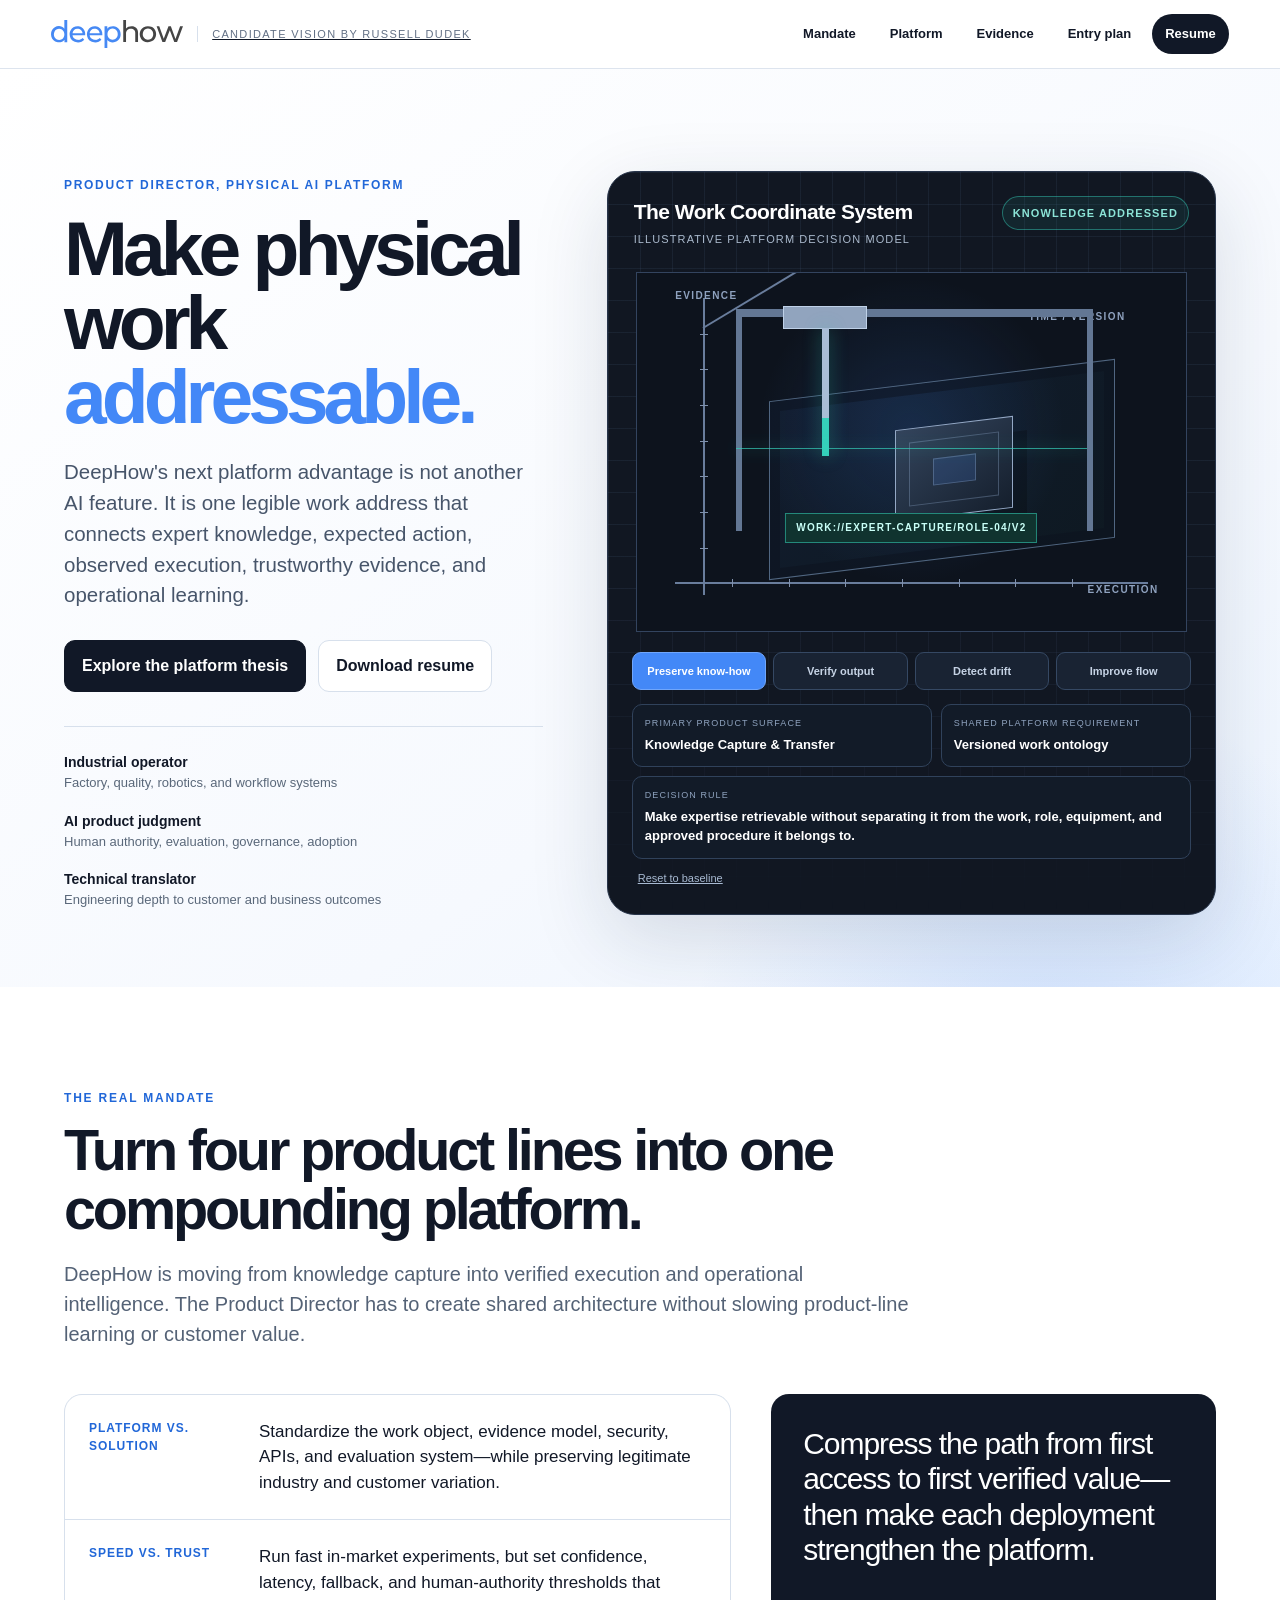
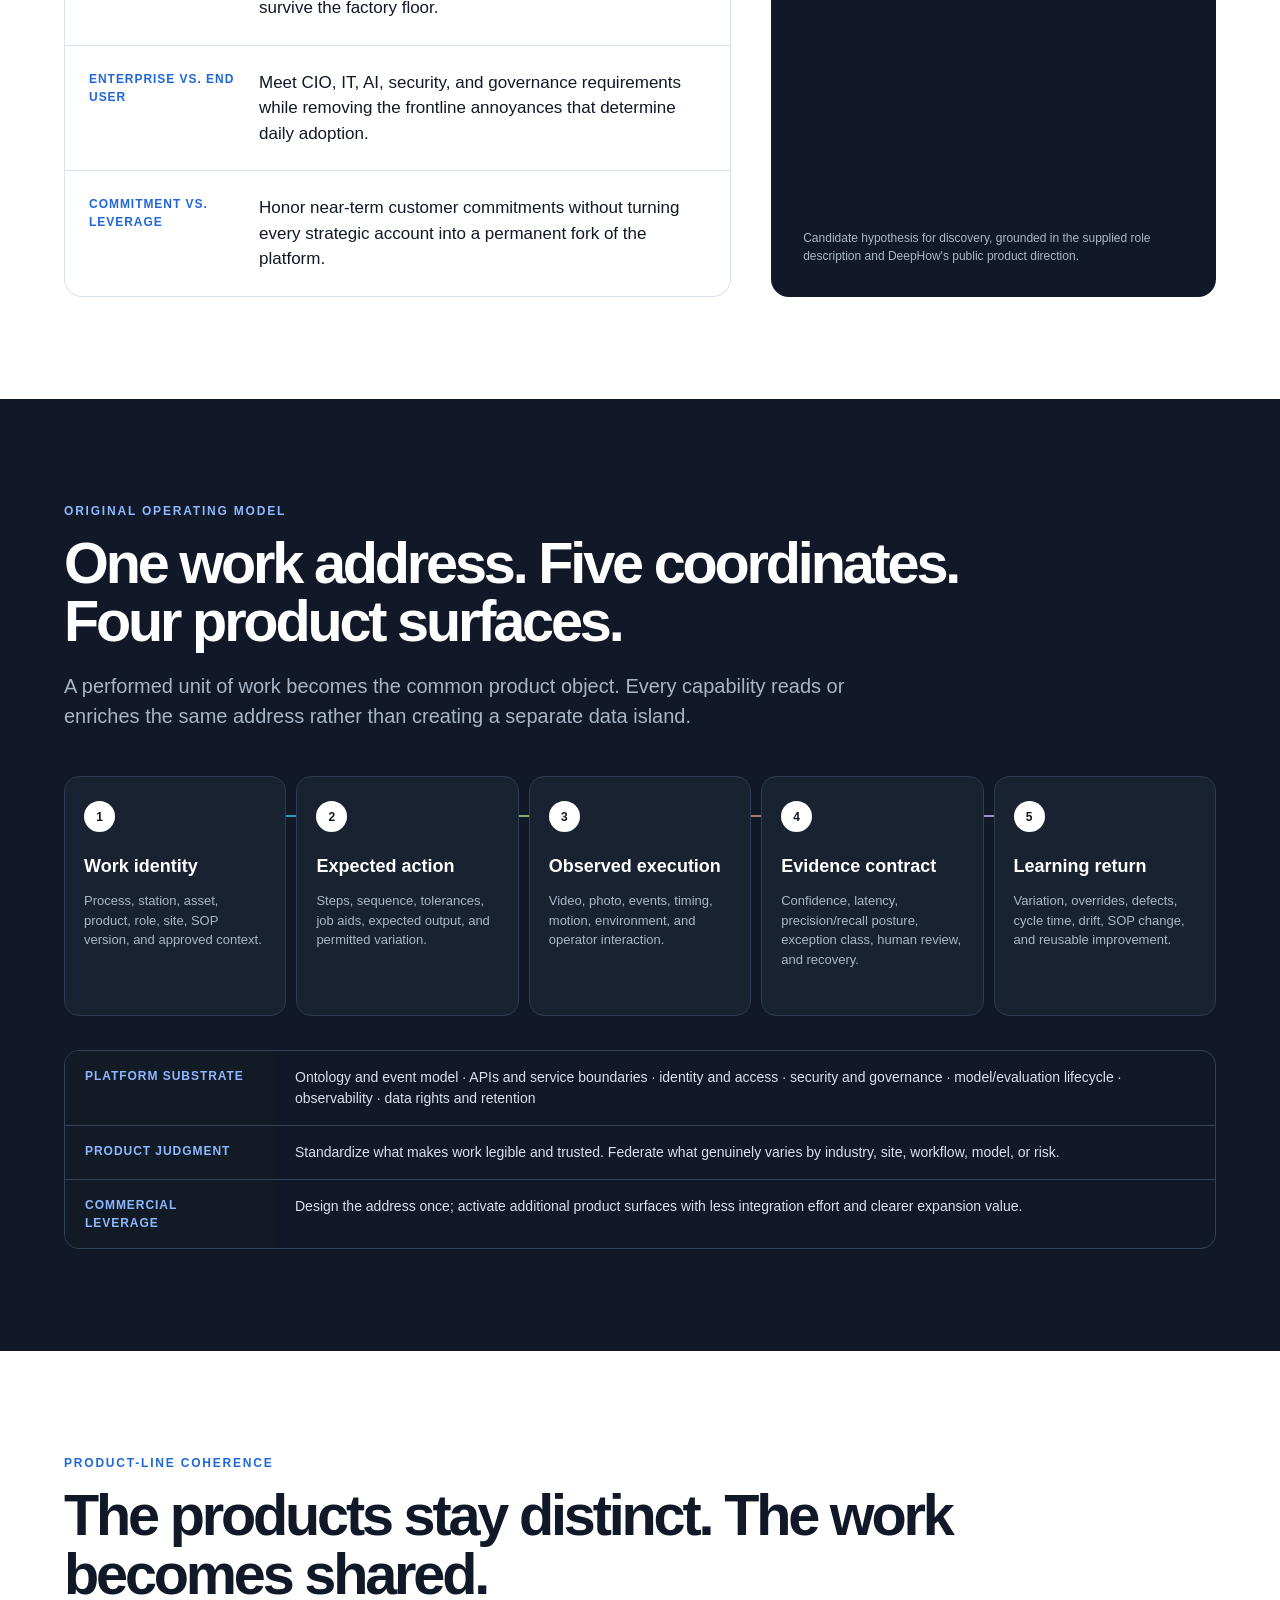
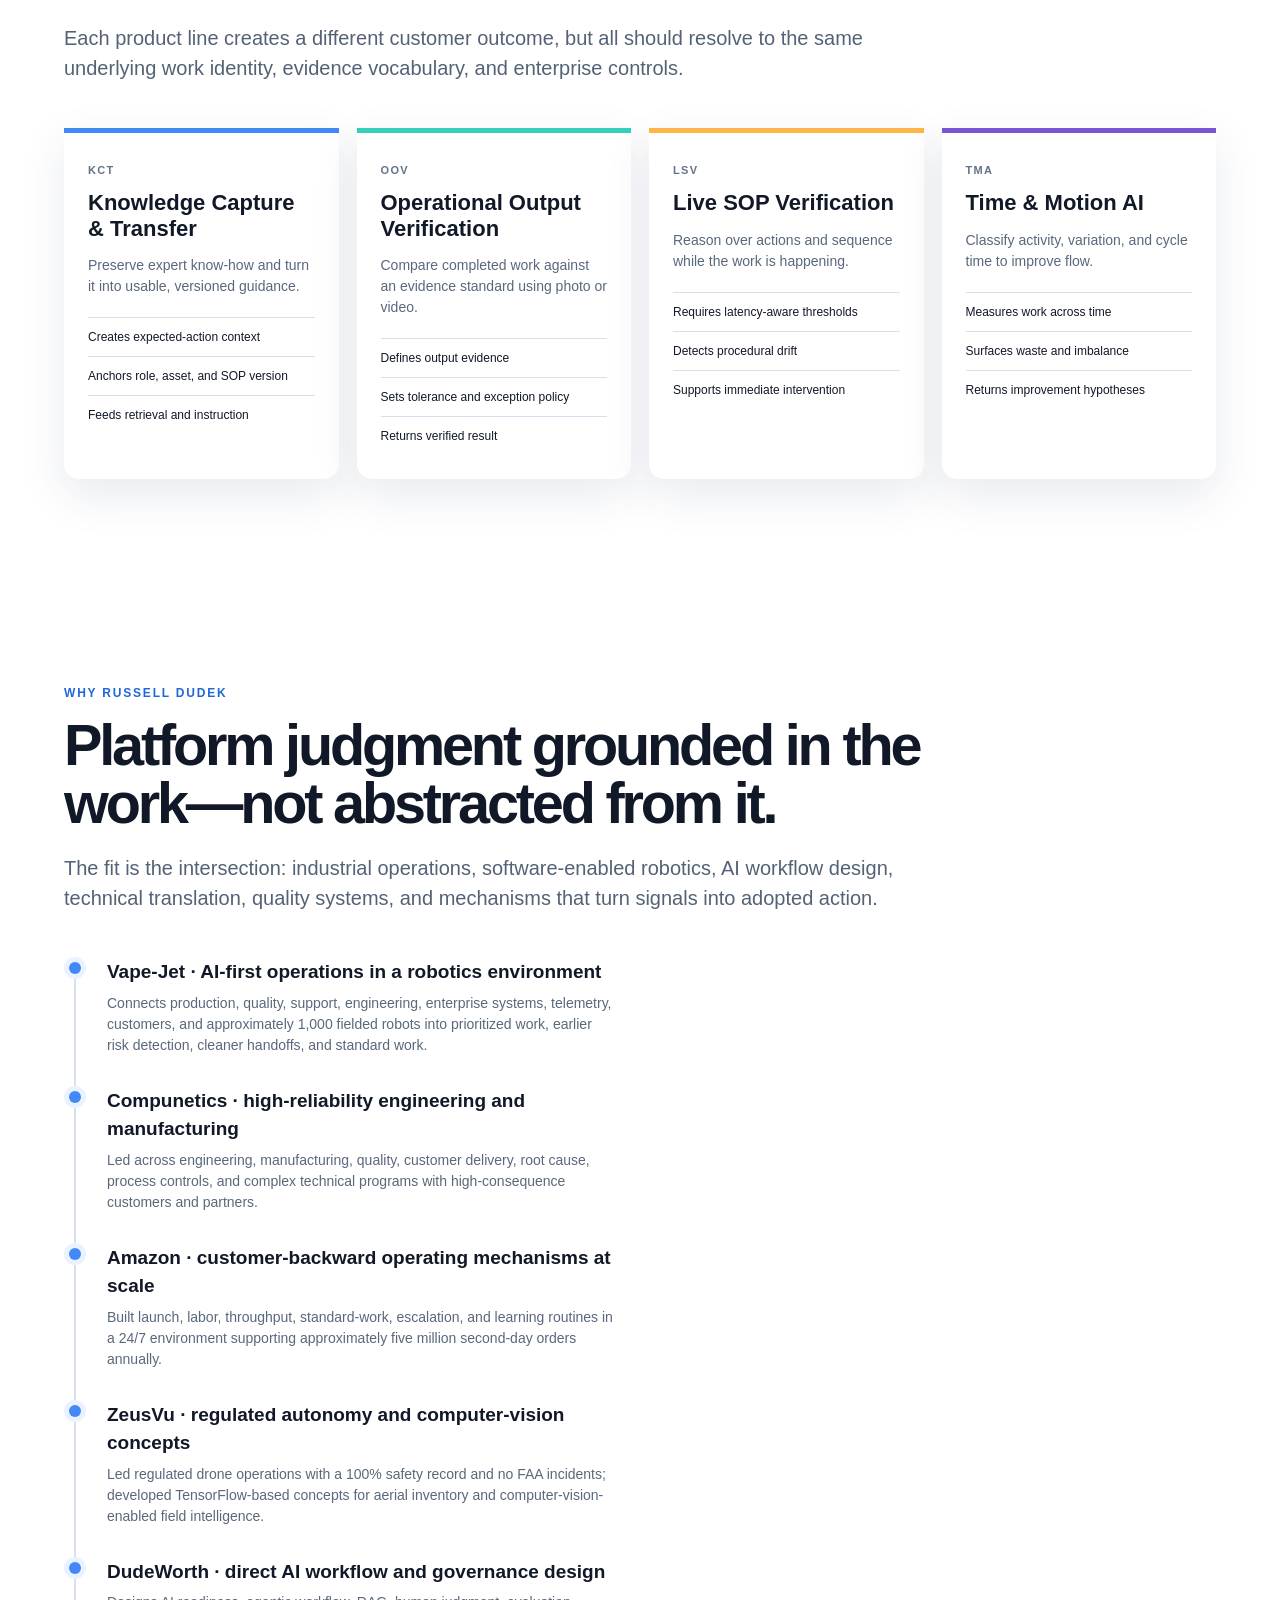
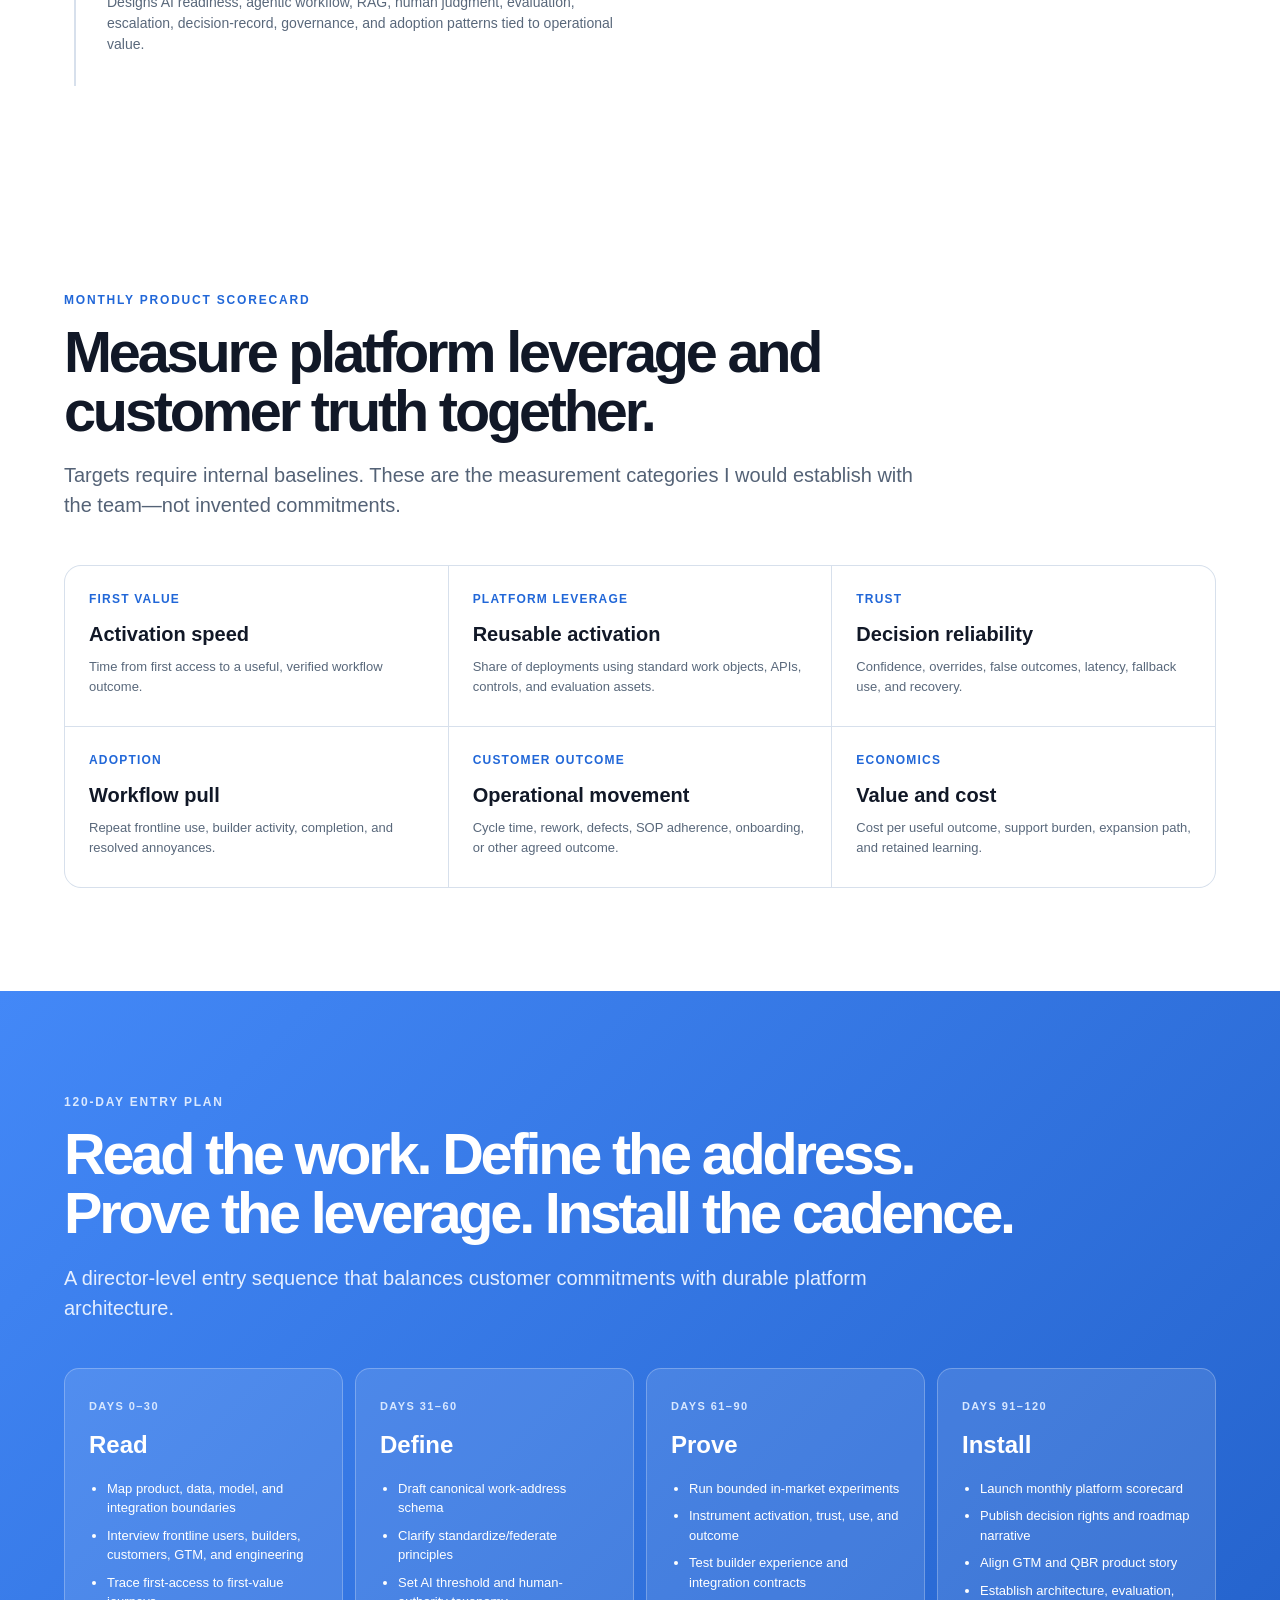
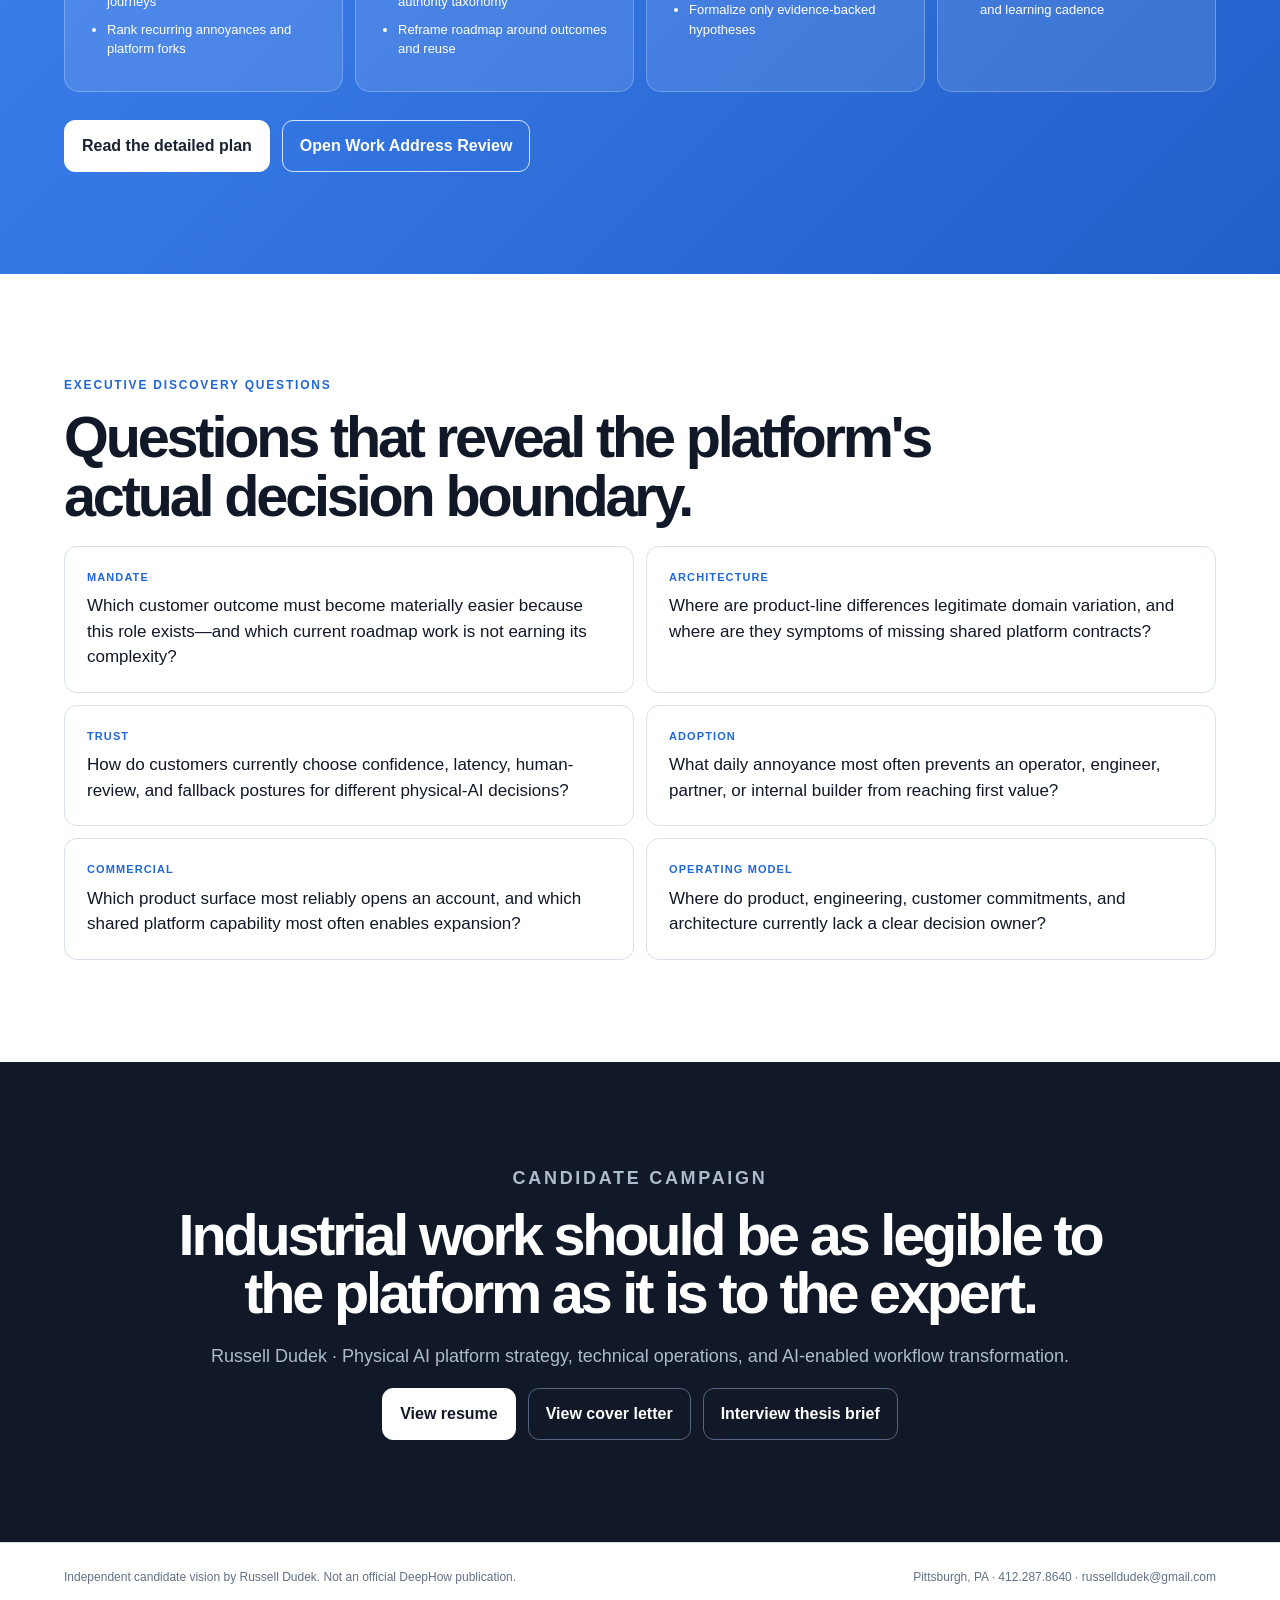
==== index.html @ 80d6c35e "[generated] Publish verified DeepHow candidate campaign" ====
<!doctype html><html lang="en"><head><meta charset="utf-8"><meta name="viewport" content="width=device-width,initial-scale=1"><title>Russell Dudek | DeepHow Physical AI Platform</title><link rel="icon" href="assets/brand/deephow-logo.svg" type="image/svg+xml"><meta name="description" content="Independent candidate vision for DeepHow Product Director, Physical AI Platform."><link rel="stylesheet" href="styles.css"><script defer src="app.js"></script></head><body><nav class="site-nav" aria-label="Primary navigation"><a class="brand-id" href="index.html" aria-label="DeepHow candidate vision home"><img class="company-logo" src="assets/brand/deephow-logo.svg" alt="DeepHow" onerror="this.hidden=true;this.nextElementSibling.hidden=false"><span class="company-wordmark-fallback" hidden><span class="deep">deep</span><span class="how">how</span></span><span class="candidate-label">Candidate vision by Russell Dudek</span></a><button class="mobile-toggle" aria-expanded="false" aria-controls="site-links">Menu</button><div class="site-links" id="site-links"><a href="#mandate">Mandate</a><a href="#architecture">Platform</a><a href="#evidence">Evidence</a><a href="#entry">Entry plan</a><a class="nav-button" href="resume.html">Resume</a></div></nav>
<main>
<section class="hero"><div class="hero-grid"><div><p class="eyebrow">Product Director, Physical AI Platform</p><h1>Make physical work <em>addressable.</em></h1><p class="lead">DeepHow's next platform advantage is not another AI feature. It is one legible work address that connects expert knowledge, expected action, observed execution, trustworthy evidence, and operational learning.</p><div class="hero-actions"><a class="button" href="#architecture">Explore the platform thesis</a><a class="button secondary" href="docs/Russell-Dudek-DeepHow-Resume.pdf" download="Russell-Dudek-DeepHow-Resume.pdf">Download resume</a></div><div class="micro-proof"><div><strong>Industrial operator</strong>Factory, quality, robotics, and workflow systems</div><div><strong>AI product judgment</strong>Human authority, evaluation, governance, adoption</div><div><strong>Technical translator</strong>Engineering depth to customer and business outcomes</div></div></div>
<div class="coordinate-stage is-scanning" id="work-coordinate" aria-label="Interactive Work Coordinate System"><div class="stage-header"><div><h2>The Work Coordinate System</h2><p>Illustrative platform decision model</p></div><span class="stage-state" id="stage-state">Address resolved</span></div><div class="stage-viewport" aria-hidden="true"><div class="axis axis-x"><i class="tick" style="left:12%"></i><i class="tick" style="left:24%"></i><i class="tick" style="left:36%"></i><i class="tick" style="left:48%"></i><i class="tick" style="left:60%"></i><i class="tick" style="left:72%"></i><i class="tick" style="left:84%"></i></div><div class="axis axis-y"><i class="tick" style="top:12%"></i><i class="tick" style="top:24%"></i><i class="tick" style="top:36%"></i><i class="tick" style="top:48%"></i><i class="tick" style="top:60%"></i><i class="tick" style="top:72%"></i><i class="tick" style="top:84%"></i></div><div class="axis axis-t"></div><span class="axis-label label-x">EXECUTION</span><span class="axis-label label-y">EVIDENCE</span><span class="axis-label label-t">TIME / VERSION</span><div class="work-bed"></div><div class="work-object"></div><div class="gantry"><div class="crosshead"><div class="probe"></div></div></div><div class="scan-line"></div><div class="address-tag" id="address-tag">WORK://SOP-042/STEP-07/V3</div></div><div class="stage-controls"><div class="scenario-tabs" role="tablist" aria-label="Select a product-line scenario"><button class="scenario-tab" role="tab" aria-selected="true" data-scenario="knowledge">Preserve know-how</button><button class="scenario-tab" role="tab" aria-selected="false" data-scenario="output">Verify output</button><button class="scenario-tab" role="tab" aria-selected="false" data-scenario="live">Detect drift</button><button class="scenario-tab" role="tab" aria-selected="false" data-scenario="motion">Improve flow</button></div><div class="address-readout" aria-live="polite"><div class="readout-block"><span>Primary product surface</span><strong id="surface-value">Knowledge Capture & Transfer</strong></div><div class="readout-block"><span>Shared platform requirement</span><strong id="platform-value">Versioned work ontology</strong></div><div class="readout-block full"><span>Decision rule</span><strong id="decision-value">Make expertise retrievable without separating it from the work, role, equipment, and approved procedure it belongs to.</strong></div></div><button class="reset-button" id="reset-scenario">Reset to baseline</button></div></div></div></section>
<section class="section" id="mandate"><div class="section-inner"><p class="section-kicker">The real mandate</p><h2>Turn four product lines into one compounding platform.</h2><p class="section-intro">DeepHow is moving from knowledge capture into verified execution and operational intelligence. The Product Director has to create shared architecture without slowing product-line learning or customer value.</p><div class="pressure-field"><div class="pressure-stack"><div class="pressure-row"><b>Platform vs. solution</b><p>Standardize the work object, evidence model, security, APIs, and evaluation system—while preserving legitimate industry and customer variation.</p></div><div class="pressure-row"><b>Speed vs. trust</b><p>Run fast in-market experiments, but set confidence, latency, fallback, and human-authority thresholds that survive the factory floor.</p></div><div class="pressure-row"><b>Enterprise vs. end user</b><p>Meet CIO, IT, AI, security, and governance requirements while removing the frontline annoyances that determine daily adoption.</p></div><div class="pressure-row"><b>Commitment vs. leverage</b><p>Honor near-term customer commitments without turning every strategic account into a permanent fork of the platform.</p></div></div><aside class="mandate-panel"><blockquote>Compress the path from first access to first verified value—then make each deployment strengthen the platform.</blockquote><small>Candidate hypothesis for discovery, grounded in the supplied role description and DeepHow's public product direction.</small></aside></div></div></section>
<section class="section substrate-section" id="architecture"><div class="section-inner"><p class="section-kicker">Original operating model</p><h2>One work address. Five coordinates. Four product surfaces.</h2><p class="section-intro">A performed unit of work becomes the common product object. Every capability reads or enriches the same address rather than creating a separate data island.</p><div class="address-anatomy"><div class="address-cell"><span class="number">1</span><h3>Work identity</h3><p>Process, station, asset, product, role, site, SOP version, and approved context.</p></div><div class="address-cell"><span class="number">2</span><h3>Expected action</h3><p>Steps, sequence, tolerances, job aids, expected output, and permitted variation.</p></div><div class="address-cell"><span class="number">3</span><h3>Observed execution</h3><p>Video, photo, events, timing, motion, environment, and operator interaction.</p></div><div class="address-cell"><span class="number">4</span><h3>Evidence contract</h3><p>Confidence, latency, precision/recall posture, exception class, human review, and recovery.</p></div><div class="address-cell"><span class="number">5</span><h3>Learning return</h3><p>Variation, overrides, defects, cycle time, drift, SOP change, and reusable improvement.</p></div></div><div class="platform-rails"><div class="rail"><b>Platform substrate</b><span>Ontology and event model · APIs and service boundaries · identity and access · security and governance · model/evaluation lifecycle · observability · data rights and retention</span></div><div class="rail"><b>Product judgment</b><span>Standardize what makes work legible and trusted. Federate what genuinely varies by industry, site, workflow, model, or risk.</span></div><div class="rail"><b>Commercial leverage</b><span>Design the address once; activate additional product surfaces with less integration effort and clearer expansion value.</span></div></div></div></section>
<section class="section"><div class="section-inner"><p class="section-kicker">Product-line coherence</p><h2>The products stay distinct. The work becomes shared.</h2><p class="section-intro">Each product line creates a different customer outcome, but all should resolve to the same underlying work identity, evidence vocabulary, and enterprise controls.</p><div class="product-map"><article class="product-column"><span class="abbr">KCT</span><h3>Knowledge Capture & Transfer</h3><p>Preserve expert know-how and turn it into usable, versioned guidance.</p><ul><li>Creates expected-action context</li><li>Anchors role, asset, and SOP version</li><li>Feeds retrieval and instruction</li></ul></article><article class="product-column"><span class="abbr">OOV</span><h3>Operational Output Verification</h3><p>Compare completed work against an evidence standard using photo or video.</p><ul><li>Defines output evidence</li><li>Sets tolerance and exception policy</li><li>Returns verified result</li></ul></article><article class="product-column"><span class="abbr">LSV</span><h3>Live SOP Verification</h3><p>Reason over actions and sequence while the work is happening.</p><ul><li>Requires latency-aware thresholds</li><li>Detects procedural drift</li><li>Supports immediate intervention</li></ul></article><article class="product-column"><span class="abbr">TMA</span><h3>Time & Motion AI</h3><p>Classify activity, variation, and cycle time to improve flow.</p><ul><li>Measures work across time</li><li>Surfaces waste and imbalance</li><li>Returns improvement hypotheses</li></ul></article></div></div></section>
<section class="section" id="evidence"><div class="section-inner"><p class="section-kicker">Why Russell Dudek</p><h2>Platform judgment grounded in the work—not abstracted from it.</h2><p class="section-intro">The fit is the intersection: industrial operations, software-enabled robotics, AI workflow design, technical translation, quality systems, and mechanisms that turn signals into adopted action.</p><div class="evidence-route"><div class="evidence-line"><div class="evidence-item"><h3>Vape-Jet · AI-first operations in a robotics environment</h3><p>Connects production, quality, support, engineering, enterprise systems, telemetry, customers, and approximately 1,000 fielded robots into prioritized work, earlier risk detection, cleaner handoffs, and standard work.</p></div><div class="evidence-item"><h3>Compunetics · high-reliability engineering and manufacturing</h3><p>Led across engineering, manufacturing, quality, customer delivery, root cause, process controls, and complex technical programs with high-consequence customers and partners.</p></div><div class="evidence-item"><h3>Amazon · customer-backward operating mechanisms at scale</h3><p>Built launch, labor, throughput, standard-work, escalation, and learning routines in a 24/7 environment supporting approximately five million second-day orders annually.</p></div><div class="evidence-item"><h3>ZeusVu · regulated autonomy and computer-vision concepts</h3><p>Led regulated drone operations with a 100% safety record and no FAA incidents; developed TensorFlow-based concepts for aerial inventory and computer-vision-enabled field intelligence.</p></div><div class="evidence-item"><h3>DudeWorth · direct AI workflow and governance design</h3><p>Designs AI readiness, agentic workflow, RAG, human judgment, evaluation, escalation, decision-record, governance, and adoption patterns tied to operational value.</p></div></div></div></div></section>
<section class="section"><div class="section-inner"><p class="section-kicker">Monthly product scorecard</p><h2>Measure platform leverage and customer truth together.</h2><p class="section-intro">Targets require internal baselines. These are the measurement categories I would establish with the team—not invented commitments.</p><div class="scorecard"><div class="metric"><b>First value</b><h3>Activation speed</h3><p>Time from first access to a useful, verified workflow outcome.</p></div><div class="metric"><b>Platform leverage</b><h3>Reusable activation</h3><p>Share of deployments using standard work objects, APIs, controls, and evaluation assets.</p></div><div class="metric"><b>Trust</b><h3>Decision reliability</h3><p>Confidence, overrides, false outcomes, latency, fallback use, and recovery.</p></div><div class="metric"><b>Adoption</b><h3>Workflow pull</h3><p>Repeat frontline use, builder activity, completion, and resolved annoyances.</p></div><div class="metric"><b>Customer outcome</b><h3>Operational movement</h3><p>Cycle time, rework, defects, SOP adherence, onboarding, or other agreed outcome.</p></div><div class="metric"><b>Economics</b><h3>Value and cost</h3><p>Cost per useful outcome, support burden, expansion path, and retained learning.</p></div></div></div></section>
<section class="section entry-band" id="entry"><div class="section-inner"><p class="section-kicker">120-day entry plan</p><h2>Read the work. Define the address. Prove the leverage. Install the cadence.</h2><p class="section-intro">A director-level entry sequence that balances customer commitments with durable platform architecture.</p><div class="phases"><article class="phase"><span class="day">Days 0–30</span><h3>Read</h3><ul><li>Map product, data, model, and integration boundaries</li><li>Interview frontline users, builders, customers, GTM, and engineering</li><li>Trace first-access to first-value journeys</li><li>Rank recurring annoyances and platform forks</li></ul></article><article class="phase"><span class="day">Days 31–60</span><h3>Define</h3><ul><li>Draft canonical work-address schema</li><li>Clarify standardize/federate principles</li><li>Set AI threshold and human-authority taxonomy</li><li>Reframe roadmap around outcomes and reuse</li></ul></article><article class="phase"><span class="day">Days 61–90</span><h3>Prove</h3><ul><li>Run bounded in-market experiments</li><li>Instrument activation, trust, use, and outcome</li><li>Test builder experience and integration contracts</li><li>Formalize only evidence-backed hypotheses</li></ul></article><article class="phase"><span class="day">Days 91–120</span><h3>Install</h3><ul><li>Launch monthly platform scorecard</li><li>Publish decision rights and roadmap narrative</li><li>Align GTM and QBR product story</li><li>Establish architecture, evaluation, and learning cadence</li></ul></article></div><div class="hero-actions" style="margin-top:28px"><a class="button" style="background:white;color:#182231;border-color:white" href="120-day-plan.html">Read the detailed plan</a><a class="button secondary" style="border-color:#d5e5ff;color:white;background:transparent" href="work-address-review.html">Open Work Address Review</a></div></div></section>
<section class="section"><div class="section-inner"><p class="section-kicker">Executive discovery questions</p><h2>Questions that reveal the platform's actual decision boundary.</h2><div class="questions-grid"><div class="question"><span>Mandate</span>Which customer outcome must become materially easier because this role exists—and which current roadmap work is not earning its complexity?</div><div class="question"><span>Architecture</span>Where are product-line differences legitimate domain variation, and where are they symptoms of missing shared platform contracts?</div><div class="question"><span>Trust</span>How do customers currently choose confidence, latency, human-review, and fallback postures for different physical-AI decisions?</div><div class="question"><span>Adoption</span>What daily annoyance most often prevents an operator, engineer, partner, or internal builder from reaching first value?</div><div class="question"><span>Commercial</span>Which product surface most reliably opens an account, and which shared platform capability most often enables expansion?</div><div class="question"><span>Operating model</span>Where do product, engineering, customer commitments, and architecture currently lack a clear decision owner?</div></div></div></section>
<section class="section cta"><div class="section-inner"><p class="section-kicker">Candidate campaign</p><h2>Industrial work should be as legible to the platform as it is to the expert.</h2><p>Russell Dudek · Physical AI platform strategy, technical operations, and AI-enabled workflow transformation.</p><div class="cta-actions"><a class="button" href="resume.html">View resume</a><a class="button secondary" href="cover-letter.html">View cover letter</a><a class="button secondary" href="interview-brief.html">Interview thesis brief</a></div></div></section>
</main><footer class="site-footer"><span>Independent candidate vision by Russell Dudek. Not an official DeepHow publication.</span><span>Pittsburgh, PA · 412.287.8640 · russelldudek@gmail.com</span></footer></body></html>
---- styles.css ----
@import url('./brand-tokens.css');
*{box-sizing:border-box}html{scroll-behavior:smooth}body{margin:0;font-family:var(--font-body);color:var(--dh-ink);background:var(--dh-white);line-height:1.5}a{color:inherit}img{max-width:100%;display:block}button{font:inherit}.sr-only{position:absolute;width:1px;height:1px;padding:0;margin:-1px;overflow:hidden;clip:rect(0,0,0,0);white-space:nowrap;border:0}
.site-nav{position:sticky;top:0;z-index:40;display:flex;align-items:center;justify-content:space-between;padding:14px clamp(18px,4vw,64px);background:rgba(255,255,255,.93);backdrop-filter:blur(16px);border-bottom:1px solid rgba(215,224,236,.85)}
.brand-id{display:flex;align-items:center;gap:14px;min-width:0}.company-logo{height:32px;width:132px;object-fit:contain;object-position:left center}.company-wordmark-fallback{font-family:var(--font-display);font-weight:600;font-size:29px;letter-spacing:-.055em;line-height:1}.company-wordmark-fallback .deep{color:var(--dh-blue)}.company-wordmark-fallback .how{color:#34373d}.candidate-label{font-size:11px;letter-spacing:.12em;text-transform:uppercase;color:#627085;border-left:1px solid var(--dh-line);padding-left:14px;white-space:nowrap}.site-links{display:flex;gap:8px;align-items:center}.site-links a,.nav-button{white-space:nowrap;font-size:13px;font-weight:650;text-decoration:none;padding:10px 13px;border-radius:999px}.site-links a:hover,.site-links a:focus-visible{background:var(--dh-cloud)}.nav-button{background:var(--dh-ink);color:white}.mobile-toggle{display:none;border:0;background:transparent;font-weight:700;padding:8px}
.hero{position:relative;overflow:hidden;padding:clamp(68px,8vw,118px) clamp(18px,5vw,80px) 72px;background:linear-gradient(145deg,#fff 0%,#f6f9fe 64%,#ecf4ff 100%)}.hero:before{content:"";position:absolute;inset:auto -12% -48% auto;width:60vw;height:60vw;border-radius:50%;background:radial-gradient(circle,rgba(67,136,247,.16),transparent 66%);pointer-events:none}.hero-grid{position:relative;max-width:1400px;margin:auto;display:grid;grid-template-columns:minmax(0,.88fr) minmax(560px,1.12fr);gap:clamp(32px,5vw,84px);align-items:center}.eyebrow{font-size:12px;font-weight:800;letter-spacing:.14em;text-transform:uppercase;color:var(--dh-blue-deep);margin:0 0 18px}.hero h1{font-family:var(--font-display);font-size:clamp(50px,6vw,92px);line-height:.96;letter-spacing:-.065em;margin:0 0 24px;max-width:760px}.hero h1 em{font-style:normal;color:var(--dh-blue)}.lead{font-size:clamp(18px,1.6vw,23px);line-height:1.5;color:#47556a;max-width:720px;margin:0 0 29px}.hero-actions{display:flex;gap:12px;flex-wrap:wrap}.button{display:inline-flex;align-items:center;justify-content:center;gap:8px;text-decoration:none;padding:13px 17px;border-radius:11px;font-weight:750;border:1px solid var(--dh-ink);background:var(--dh-ink);color:#fff}.button.secondary{background:#fff;color:var(--dh-ink);border-color:var(--dh-line)}.button:hover,.button:focus-visible{transform:translateY(-1px);box-shadow:0 10px 30px rgba(17,24,39,.12)}.micro-proof{display:flex;gap:18px;flex-wrap:wrap;margin-top:34px;padding-top:25px;border-top:1px solid var(--dh-line);font-size:13px;color:#5a687a}.micro-proof strong{display:block;color:var(--dh-ink);font-size:14px}
.coordinate-stage{position:relative;min-height:620px;border-radius:28px;background:#111722;color:#fff;box-shadow:var(--shadow);overflow:hidden;border:1px solid #27344a;isolation:isolate}.coordinate-stage:before{content:"";position:absolute;inset:0;background-image:linear-gradient(rgba(95,122,164,.12) 1px,transparent 1px),linear-gradient(90deg,rgba(95,122,164,.12) 1px,transparent 1px);background-size:32px 32px;mask-image:linear-gradient(to bottom,black 55%,transparent)}.stage-header{position:relative;z-index:4;display:flex;justify-content:space-between;align-items:flex-start;padding:24px 26px 0}.stage-header h2{font-family:var(--font-display);font-size:21px;letter-spacing:-.025em;margin:0}.stage-header p{font-size:11px;letter-spacing:.1em;text-transform:uppercase;color:#aab9cc;margin:4px 0 0}.stage-state{font-size:11px;font-weight:800;letter-spacing:.1em;text-transform:uppercase;color:#8ce4d7;border:1px solid rgba(53,208,186,.45);background:rgba(53,208,186,.08);padding:8px 10px;border-radius:999px}.stage-viewport{position:relative;height:360px;margin:24px 28px 0;border:1px solid #33445f;background:radial-gradient(circle at 50% 44%,rgba(67,136,247,.15),transparent 45%),#0d131d;overflow:hidden}.axis{position:absolute;background:#697d9c}.axis-x{left:7%;right:7%;bottom:13%;height:2px}.axis-y{left:12%;top:7%;bottom:10%;width:2px}.axis-t{left:12%;top:15%;width:72%;height:2px;transform:rotate(-31deg);transform-origin:left center}.axis-label{position:absolute;font:700 10px/1 var(--font-body);letter-spacing:.14em;color:#8fa2bf}.label-x{right:5%;bottom:10%}.label-y{left:7%;top:5%}.label-t{right:11%;top:11%}.tick{position:absolute;background:#8091ac}.axis-x .tick{width:1px;height:8px;top:-3px}.axis-y .tick{height:1px;width:8px;left:-3px}.work-bed{position:absolute;left:24%;right:13%;bottom:20%;height:50%;transform:skewY(-7deg);border:1px solid #506681;background:linear-gradient(140deg,rgba(67,136,247,.08),rgba(53,208,186,.03));box-shadow:inset 0 0 0 10px rgba(12,19,30,.5)}.work-object{position:absolute;left:47%;top:42%;width:118px;height:92px;border:1px solid #94a8c5;background:linear-gradient(145deg,#33445c,#151f2d);transform:skewY(-7deg);box-shadow:14px 16px 0 rgba(0,0,0,.22)}.work-object:before,.work-object:after{content:"";position:absolute;border:1px solid rgba(145,169,202,.35)}.work-object:before{inset:13px}.work-object:after{width:35%;height:28%;left:32%;top:35%;background:rgba(67,136,247,.15)}.gantry{position:absolute;left:18%;top:10%;width:65%;height:62%;border-left:6px solid #637794;border-right:6px solid #637794;border-top:8px solid #637794}.crosshead{position:absolute;left:12%;top:-11px;width:84px;height:23px;background:#91a4be;border:1px solid #bfd1e8;transform:translateX(0)}.probe{position:absolute;left:38px;top:21px;width:7px;height:128px;background:linear-gradient(#a9bdd6 0 70%,var(--wa-cyan) 70%);box-shadow:0 0 18px rgba(53,208,186,.4)}.scan-line{position:absolute;left:18%;right:18%;top:49%;height:1px;background:var(--wa-cyan);box-shadow:0 0 14px var(--wa-cyan);opacity:.7}.address-tag{position:absolute;left:50%;top:67%;transform:translateX(-50%);font:800 10px/1.2 var(--font-body);letter-spacing:.12em;color:#c9fff7;background:#10332f;border:1px solid rgba(53,208,186,.55);padding:8px 10px}.coordinate-stage.is-scanning .crosshead{animation:gantryScan 5.4s cubic-bezier(.45,0,.2,1) infinite}.coordinate-stage.is-scanning .scan-line{animation:scanY 5.4s cubic-bezier(.45,0,.2,1) infinite}.coordinate-stage.is-scanning .address-tag{animation:tagResolve 5.4s ease infinite}@keyframes gantryScan{0%,8%{transform:translateX(0)}36%{transform:translateX(210px)}62%{transform:translateX(108px)}83%,100%{transform:translateX(290px)}}@keyframes scanY{0%,8%{top:28%;opacity:0}20%{opacity:.9}72%{top:70%;opacity:.8}85%,100%{top:70%;opacity:0}}@keyframes tagResolve{0%,70%{opacity:.25;filter:blur(2px)}82%,100%{opacity:1;filter:none}}
.stage-controls{position:relative;z-index:4;padding:20px 24px 25px}.scenario-tabs{display:grid;grid-template-columns:repeat(4,1fr);gap:7px}.scenario-tab{border:1px solid #354863;background:#192333;color:#c6d3e5;border-radius:9px;padding:10px 7px;font-size:11px;font-weight:750;cursor:pointer}.scenario-tab[aria-selected="true"]{background:var(--dh-blue);border-color:#70a6fb;color:white}.scenario-tab:focus-visible{outline:2px solid #fff;outline-offset:2px}.address-readout{margin-top:14px;display:grid;grid-template-columns:1.2fr 1fr;gap:9px}.readout-block{border:1px solid #30425b;background:#121b28;padding:12px;border-radius:10px}.readout-block span{display:block;color:#8fa3bf;font-size:9px;letter-spacing:.12em;text-transform:uppercase}.readout-block strong{display:block;color:#fff;margin-top:4px;font-size:13px}.readout-block.full{grid-column:1/-1}.reset-button{margin-top:10px;background:transparent;color:#a8bad2;border:0;text-decoration:underline;cursor:pointer;font-size:11px}
.section{padding:clamp(72px,8vw,118px) clamp(18px,5vw,80px)}.section-inner{max-width:1280px;margin:auto}.section-kicker{font-size:12px;font-weight:850;letter-spacing:.15em;text-transform:uppercase;color:var(--dh-blue-deep);margin:0 0 14px}.section h2{font-family:var(--font-display);font-size:clamp(38px,4.5vw,68px);line-height:1.02;letter-spacing:-.055em;margin:0 0 20px;max-width:980px}.section-intro{font-size:20px;color:#546276;max-width:850px;margin:0 0 45px}.pressure-field{display:grid;grid-template-columns:1.2fr .8fr;gap:40px}.pressure-stack{display:grid;gap:1px;background:var(--dh-line);border:1px solid var(--dh-line);border-radius:18px;overflow:hidden}.pressure-row{display:grid;grid-template-columns:150px 1fr;background:#fff;padding:24px;gap:20px;align-items:start}.pressure-row b{font-size:12px;color:var(--dh-blue-deep);letter-spacing:.08em;text-transform:uppercase}.pressure-row p{margin:0;font-size:17px}.mandate-panel{background:var(--dh-ink);color:white;border-radius:18px;padding:32px;display:flex;flex-direction:column;justify-content:space-between}.mandate-panel blockquote{font-family:var(--font-display);font-size:30px;line-height:1.18;letter-spacing:-.035em;margin:0}.mandate-panel small{color:#aab7c9;font-size:12px;margin-top:30px}.substrate-section{background:var(--dh-ink);color:#fff}.substrate-section .section-kicker{color:#8eb8ff}.substrate-section .section-intro{color:#a8b5c8}.address-anatomy{display:grid;grid-template-columns:repeat(5,1fr);position:relative;gap:10px}.address-anatomy:before{content:"";position:absolute;left:9%;right:9%;top:39px;height:2px;background:linear-gradient(90deg,var(--dh-blue),var(--wa-cyan),var(--wa-amber),var(--wa-violet),#fff);opacity:.85}.address-cell{position:relative;background:#182231;border:1px solid #2d3c52;border-radius:15px;padding:76px 19px 22px;min-height:240px}.address-cell .number{position:absolute;z-index:2;top:24px;left:19px;width:31px;height:31px;border-radius:50%;display:grid;place-items:center;background:#fff;color:var(--dh-ink);font-weight:850;font-size:12px}.address-cell h3{font-size:18px;margin:0 0 11px}.address-cell p{font-size:13px;color:#aab8cb;margin:0}.platform-rails{margin-top:34px;border:1px solid #33435a;border-radius:15px;overflow:hidden}.rail{display:grid;grid-template-columns:210px 1fr;border-bottom:1px solid #33435a}.rail:last-child{border-bottom:0}.rail b{padding:16px 20px;background:#121a26;font-size:12px;letter-spacing:.08em;text-transform:uppercase;color:#8eb8ff}.rail span{padding:16px 20px;color:#d9e1ed;font-size:14px}.product-map{display:grid;grid-template-columns:repeat(4,1fr);gap:18px}.product-column{border-top:5px solid var(--dh-blue);background:#fff;border-radius:0 0 15px 15px;box-shadow:0 16px 45px rgba(28,48,85,.1);padding:24px}.product-column:nth-child(2){border-color:var(--wa-cyan)}.product-column:nth-child(3){border-color:var(--wa-amber)}.product-column:nth-child(4){border-color:var(--wa-violet)}.product-column .abbr{font-size:11px;font-weight:850;letter-spacing:.12em;color:#647286}.product-column h3{font-size:22px;line-height:1.15;margin:9px 0}.product-column p{font-size:14px;color:#59687c}.product-column ul{padding:0;margin:20px 0 0;list-style:none}.product-column li{font-size:12px;border-top:1px solid var(--dh-line);padding:10px 0}.evidence-route{display:grid;grid-template-columns:1fr 1fr;gap:46px;align-items:start}.evidence-line{border-left:2px solid var(--dh-line);margin-left:10px}.evidence-item{position:relative;padding:0 0 31px 31px}.evidence-item:before{content:"";position:absolute;left:-7px;top:4px;width:12px;height:12px;border-radius:50%;background:var(--dh-blue);box-shadow:0 0 0 5px #eaf2ff}.evidence-item h3{margin:0 0 6px;font-size:19px}.evidence-item p{margin:0;color:#59687b;font-size:14px}.proof-photo{border-radius:20px;background:var(--dh-cloud);padding:30px;position:sticky;top:95px}.proof-photo img{mix-blend-mode:multiply}.proof-photo figcaption{font-size:12px;color:#657286;margin-top:18px}.scorecard{display:grid;grid-template-columns:repeat(3,1fr);gap:1px;border:1px solid var(--dh-line);background:var(--dh-line);border-radius:17px;overflow:hidden}.metric{background:#fff;padding:24px;min-height:160px}.metric b{display:block;font-size:12px;text-transform:uppercase;letter-spacing:.1em;color:var(--dh-blue-deep)}.metric h3{font-size:20px;margin:11px 0 8px}.metric p{font-size:13px;color:#59687b;margin:0}.entry-band{background:linear-gradient(135deg,#4388f7,#215fc8);color:white}.entry-band .section-kicker{color:#dbe9ff}.entry-band .section-intro{color:#e5efff}.phases{display:grid;grid-template-columns:repeat(4,1fr);gap:12px}.phase{background:rgba(255,255,255,.11);border:1px solid rgba(255,255,255,.25);border-radius:15px;padding:24px;min-height:270px}.phase .day{font-size:11px;letter-spacing:.13em;text-transform:uppercase;color:#d7e7ff;font-weight:800}.phase h3{font-size:24px;margin:10px 0 16px}.phase ul{padding-left:18px;margin:0}.phase li{font-size:13px;margin-bottom:8px}.questions-grid{display:grid;grid-template-columns:1fr 1fr;gap:12px}.question{border:1px solid var(--dh-line);border-radius:13px;padding:22px;font-size:17px;background:#fff}.question span{display:block;color:var(--dh-blue-deep);font-size:11px;font-weight:850;letter-spacing:.1em;text-transform:uppercase;margin-bottom:8px}.cta{background:var(--dh-ink);color:#fff;text-align:center}.cta h2{margin-left:auto;margin-right:auto}.cta p{color:#acbbcd;font-size:18px}.cta-actions{justify-content:center;display:flex;gap:12px;flex-wrap:wrap}.cta .button{background:#fff;color:var(--dh-ink);border-color:#fff}.cta .button.secondary{background:transparent;color:#fff;border-color:#53657f}.site-footer{padding:25px clamp(18px,5vw,80px);display:flex;justify-content:space-between;gap:20px;flex-wrap:wrap;border-top:1px solid var(--dh-line);font-size:12px;color:#637085}
/* Document surfaces */
.document-body{background:#e9eef5;padding:32px 18px}.document-toolbar{max-width:8.5in;margin:0 auto 14px;display:flex;justify-content:space-between;align-items:center;gap:10px}.document-toolbar .group{display:flex;gap:8px;flex-wrap:wrap}.document-toolbar a{font-size:12px;font-weight:750;text-decoration:none;background:white;border:1px solid #cad5e2;border-radius:8px;padding:9px 11px}.document-toolbar a.primary{background:var(--dh-ink);color:white;border-color:var(--dh-ink)}.document-set{display:grid;gap:22px;justify-content:center}.paper{width:8.5in;min-height:11in;background:#fff;box-shadow:0 18px 60px rgba(22,37,63,.15);position:relative;padding:.48in .54in .45in;overflow:visible}.paper-break{break-after:page}.doc-header{display:grid;grid-template-columns:1fr auto;gap:18px;align-items:end;padding-bottom:12px;border-bottom:2px solid var(--dh-blue)}.doc-name{font-family:var(--font-display);font-size:28px;line-height:1;letter-spacing:-.045em;font-weight:750}.doc-role{font-size:11px;text-transform:uppercase;letter-spacing:.105em;font-weight:800;color:var(--dh-blue-deep);margin-top:7px}.doc-contact{text-align:right;font-size:9.4px;line-height:1.55;color:#4c596c}.doc-contact a{text-decoration:none}.doc-employer{display:flex;align-items:center;gap:9px;justify-content:flex-end;margin-bottom:5px}.doc-employer .company-logo{height:22px;width:92px}.doc-employer .company-wordmark-fallback{font-size:20px}.doc-employer small{font-size:8px;text-transform:uppercase;letter-spacing:.08em;color:#687588}.doc-section{margin-top:16px}.doc-section h2{font-family:var(--font-display);font-size:12.7px;letter-spacing:.04em;text-transform:uppercase;color:var(--dh-blue-deep);margin:0 0 7px;padding-bottom:4px;border-bottom:1px solid #cfd9e6}.doc-section h3{font-size:12.3px;margin:0}.doc-section p,.doc-section li{font-size:10.15px;line-height:1.38}.doc-section p{margin:4px 0}.doc-section ul{margin:5px 0 0;padding-left:16px}.doc-section li{margin-bottom:3px}.resume-summary{font-size:10.7px!important;line-height:1.42!important;color:#2d3a4b}.resume-grid{display:grid;grid-template-columns:1.57fr .83fr;gap:18px}.job{margin-bottom:12px;break-inside:avoid}.job-head{display:flex;justify-content:space-between;gap:10px;align-items:baseline}.job-title{font-size:11.3px;font-weight:800}.job-org{color:var(--dh-blue-deep)}.job-date{font-size:9.2px;color:#657184;white-space:nowrap}.job ul{margin-top:4px}.skill-block{background:var(--dh-cloud);border-left:3px solid var(--dh-blue);padding:10px 11px;margin-bottom:8px;break-inside:avoid}.skill-block h3{font-size:10.5px;text-transform:uppercase;letter-spacing:.07em;margin:0 0 5px}.skill-block p{font-size:9.6px;margin:0}.resume-page-label{position:absolute;right:.54in;bottom:.24in;font-size:8px;color:#7d899a}.continuation{display:flex;justify-content:space-between;align-items:baseline;border-bottom:2px solid var(--dh-blue);padding-bottom:9px}.continuation strong{font-family:var(--font-display);font-size:18px}.continuation span{font-size:8.8px;color:#5e6c80}.letter-body{margin-top:23px}.letter-body p{font-size:11.4px;line-height:1.55;margin:0 0 12px}.letter-address{font-size:10.6px;color:#536075;margin-top:20px}.signature{margin-top:19px;font-size:11.5px}.brief-title{font-family:var(--font-display);font-size:31px;line-height:1.02;letter-spacing:-.045em;margin:22px 0 9px}.brief-deck{font-size:15px;color:#526075;max-width:6.7in}.page-kicker{font-size:9px;text-transform:uppercase;letter-spacing:.13em;font-weight:850;color:var(--dh-blue-deep)}.artifact-diagram{margin:20px 0;border:1px solid #bbc8d8;border-radius:12px;padding:16px;background:var(--dh-cloud)}.artifact-row{display:grid;grid-template-columns:repeat(5,1fr);gap:6px}.artifact-node{padding:10px 7px;border-radius:8px;background:white;border:1px solid #cdd8e4;text-align:center;font-size:9px;font-weight:750}.artifact-node b{display:block;color:var(--dh-blue-deep);font-size:8px;text-transform:uppercase;letter-spacing:.08em;margin-bottom:4px}.brief-grid{display:grid;grid-template-columns:1fr 1fr;gap:10px}.brief-card{border:1px solid #cdd7e3;border-radius:10px;padding:12px;break-inside:avoid}.brief-card h3{font-size:11.5px;margin:0 0 5px}.brief-card p,.brief-card li{font-size:9.8px;line-height:1.38}.brief-card p{margin:0}.brief-card ul{margin:4px 0 0;padding-left:15px}.callout{background:var(--dh-ink);color:white;border-radius:11px;padding:16px;margin:15px 0}.callout h3{font-size:15px;margin:0 0 5px}.callout p{font-size:10px;color:#d7e0ec;margin:0}.plan-phase{border-left:5px solid var(--dh-blue);padding:13px 14px;background:var(--dh-cloud);margin:13px 0;break-inside:avoid}.plan-phase h3{font-size:15px;margin:0 0 5px}.plan-phase .day{font-size:8.8px;text-transform:uppercase;letter-spacing:.11em;color:var(--dh-blue-deep);font-weight:850}.plan-grid{display:grid;grid-template-columns:1fr 1fr;gap:10px}.plan-grid h4{font-size:10.5px;margin:0 0 4px}.plan-grid ul{margin:0;padding-left:15px}.plan-grid li{font-size:9.5px;line-height:1.35;margin-bottom:3px}.review-table{width:100%;border-collapse:collapse;margin-top:13px}.review-table th,.review-table td{border:1px solid #cbd6e2;padding:8px;vertical-align:top;font-size:9.4px;line-height:1.34}.review-table th{background:var(--dh-cloud);text-align:left;text-transform:uppercase;letter-spacing:.06em;font-size:8.3px;color:#516078}.decision-rail{display:grid;grid-template-columns:repeat(4,1fr);gap:6px;margin-top:15px}.decision{border:1px solid #c8d3df;border-radius:8px;padding:10px;text-align:center;font-size:9px}.decision strong{display:block;font-size:11px}.decision.active{background:var(--dh-blue);color:white;border-color:var(--dh-blue)}.doc-footer{position:absolute;left:.54in;right:.54in;bottom:.22in;display:flex;justify-content:space-between;border-top:1px solid #d6dfe9;padding-top:5px;font-size:7.5px;color:#7a8798}
@media(max-width:1100px){.hero-grid{grid-template-columns:1fr}.coordinate-stage{max-width:760px}.pressure-field,.evidence-route{grid-template-columns:1fr}.proof-photo{position:relative;top:auto}.address-anatomy{grid-template-columns:1fr 1fr}.address-anatomy:before{display:none}.product-map,.phases{grid-template-columns:1fr 1fr}.scorecard{grid-template-columns:1fr 1fr}}
@media(max-width:800px){.site-links{display:none;position:absolute;right:16px;top:64px;flex-direction:column;align-items:stretch;background:#fff;border:1px solid var(--dh-line);padding:10px;border-radius:12px;box-shadow:var(--shadow)}.site-links.open{display:flex}.mobile-toggle{display:block}.candidate-label{display:none}.hero{padding-top:55px}.hero-grid{gap:35px}.coordinate-stage{min-height:670px}.scenario-tabs{grid-template-columns:1fr 1fr}.address-readout{grid-template-columns:1fr}.readout-block.full{grid-column:auto}.pressure-row{grid-template-columns:1fr;gap:6px}.address-anatomy,.product-map,.phases,.questions-grid,.scorecard{grid-template-columns:1fr}.document-body{padding:0;background:white}.document-toolbar{position:sticky;top:0;z-index:20;background:#edf2f7;padding:10px;margin:0;max-width:none}.document-set{display:block}.paper{width:auto;min-height:0;margin:0;padding:24px 18px 54px;box-shadow:none;overflow:visible}.paper+.paper{border-top:12px solid #e9eef5}.doc-header{grid-template-columns:1fr}.doc-contact{text-align:left}.doc-employer{justify-content:flex-start}.resume-grid,.brief-grid,.plan-grid{grid-template-columns:1fr}.doc-footer{position:static;margin-top:22px}.resume-page-label{position:static;text-align:right;margin-top:10px}.artifact-row{grid-template-columns:1fr 1fr}.review-table{display:block;overflow-x:auto}.coordinate-stage .stage-viewport{height:330px;margin-left:12px;margin-right:12px}.gantry{width:72%;left:15%}.work-object{left:42%}}
@media(max-width:420px){.hero h1{font-size:47px}.coordinate-stage{border-radius:18px}.stage-header{padding:18px 16px 0}.stage-header h2{font-size:18px}.stage-state{font-size:9px}.stage-controls{padding:17px 13px}.scenario-tab{font-size:10px}.address-anatomy{grid-template-columns:1fr}.product-map{grid-template-columns:1fr}.micro-proof{gap:12px}.site-nav{padding:12px 14px}.company-wordmark-fallback{font-size:25px}}
@media print{@page{size:Letter;margin:0}html,body{background:white}.site-nav,.document-toolbar{display:none!important}.document-body{padding:0}.document-set{display:block}.paper{width:8.5in;height:11in;min-height:11in;box-shadow:none;margin:0;overflow:hidden;break-after:page}.paper:last-child{break-after:auto}.button{display:none!important}}
@media(prefers-reduced-motion:reduce){html{scroll-behavior:auto}*,*:before,*:after{animation-duration:.001ms!important;animation-iteration-count:1!important;transition-duration:.001ms!important}.coordinate-stage.is-scanning .crosshead{transform:translateX(290px)}.coordinate-stage.is-scanning .scan-line{top:70%;opacity:.75}.coordinate-stage.is-scanning .address-tag{opacity:1;filter:none}}
/* Print-composition tuning after rendered-page inspection */
@media print {
  .paper{padding:.56in .58in .50in}
  .doc-name{font-size:31px}
  .doc-role{font-size:11.7px;line-height:1.25}
  .doc-contact{font-size:9.8px;line-height:1.62}
  .doc-employer .company-logo{height:24px;width:100px}
  .doc-section{margin-top:19px}
  .doc-section h2{font-size:13.6px;margin-bottom:8px;padding-bottom:5px}
  .doc-section h3{font-size:13px}
  .doc-section p,.doc-section li{font-size:11.05px;line-height:1.45}
  .doc-section li{margin-bottom:4px}
  .resume-summary{font-size:11.65px!important;line-height:1.48!important}
  .resume-grid{gap:20px}
  .job{margin-bottom:15px}
  .job-title{font-size:12px}
  .job-date{font-size:9.7px}
  .skill-block{padding:12px 13px;margin-bottom:10px}
  .skill-block h3{font-size:11.1px}
  .skill-block p{font-size:10.3px;line-height:1.42}
  .continuation strong{font-size:21px}
  .continuation span{font-size:9.2px}
  .letter-address{font-size:11.2px;margin-top:24px}
  .letter-body{margin-top:25px}
  .letter-body p{font-size:12.2px;line-height:1.62;margin-bottom:14px}
  .signature{font-size:12.2px;margin-top:22px}
  .page-kicker{font-size:9.7px}
  .brief-title{font-size:38px;line-height:1.04;margin:25px 0 12px}
  .brief-deck{font-size:16.5px;line-height:1.5}
  .artifact-diagram{margin:23px 0;padding:19px}
  .artifact-node{padding:13px 8px;font-size:10.2px}
  .artifact-node b{font-size:8.7px}
  .brief-grid{gap:12px}
  .brief-card{padding:15px}
  .brief-card h3{font-size:12.8px;margin-bottom:7px}
  .brief-card p,.brief-card li{font-size:10.8px;line-height:1.48}
  .callout{padding:19px;margin:18px 0}
  .callout h3{font-size:17px;margin-bottom:7px}
  .callout p{font-size:11px;line-height:1.48}
  .plan-phase{padding:17px 18px;margin:16px 0}
  .plan-phase h3{font-size:16.5px;margin-bottom:8px}
  .plan-phase .day{font-size:9.4px}
  .plan-grid{gap:13px}
  .plan-grid h4{font-size:11.7px;margin-bottom:6px}
  .plan-grid li{font-size:10.35px;line-height:1.46;margin-bottom:4px}
  .review-table{margin-top:16px}
  .review-table th,.review-table td{padding:9px;font-size:10.1px;line-height:1.42}
  .review-table th{font-size:8.9px}
  .decision-rail{gap:8px;margin-top:18px}
  .decision{padding:12px;font-size:9.8px}
  .decision strong{font-size:12.3px}
  .doc-footer{left:.58in;right:.58in}
}
@media print {
  .review-doc .brief-title{font-size:34px;margin:20px 0 9px}
  .review-doc .brief-deck{font-size:15px;line-height:1.42}
  .review-doc .doc-section{margin-top:14px}
  .review-doc .doc-section h2{margin-bottom:6px}
  .review-doc .review-table{margin-top:10px}
  .review-doc .review-table th,.review-doc .review-table td{padding:7px;font-size:9.45px;line-height:1.3}
  .review-doc .review-table th{font-size:8.35px}
  .review-doc .decision-rail{margin-top:11px;gap:6px}
  .review-doc .decision{padding:9px;font-size:9.1px}
  .review-doc .decision strong{font-size:11.4px}
  .review-doc .callout{padding:14px;margin:12px 0}
  .review-doc .callout h3{font-size:14.5px;margin-bottom:4px}
  .review-doc .callout p{font-size:9.8px;line-height:1.35}
}

@media(max-width:800px){
  .review-doc{overflow-x:hidden}
  .review-doc .paper{max-width:100%;box-sizing:border-box}
  .review-doc .review-table{max-width:100%;box-sizing:border-box}
  .review-doc .doc-section p{overflow-wrap:anywhere;word-break:break-word}
}
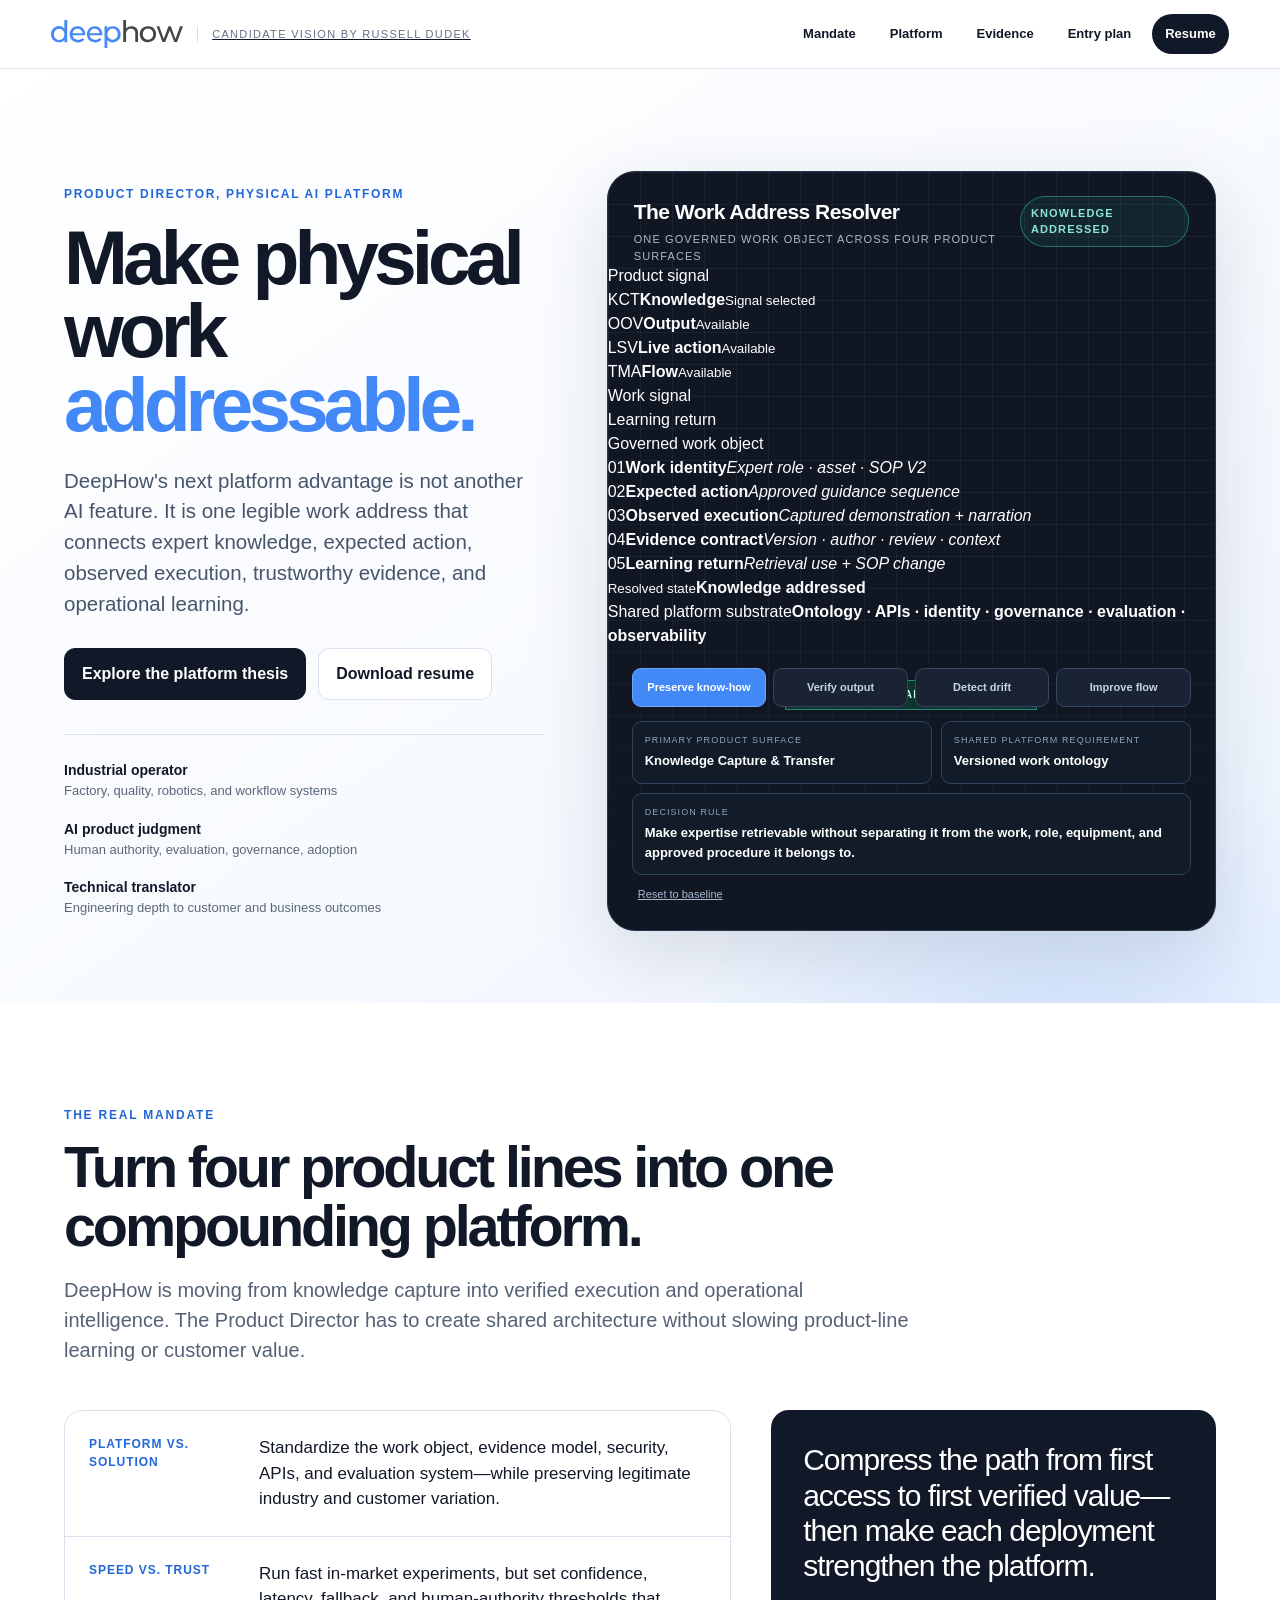
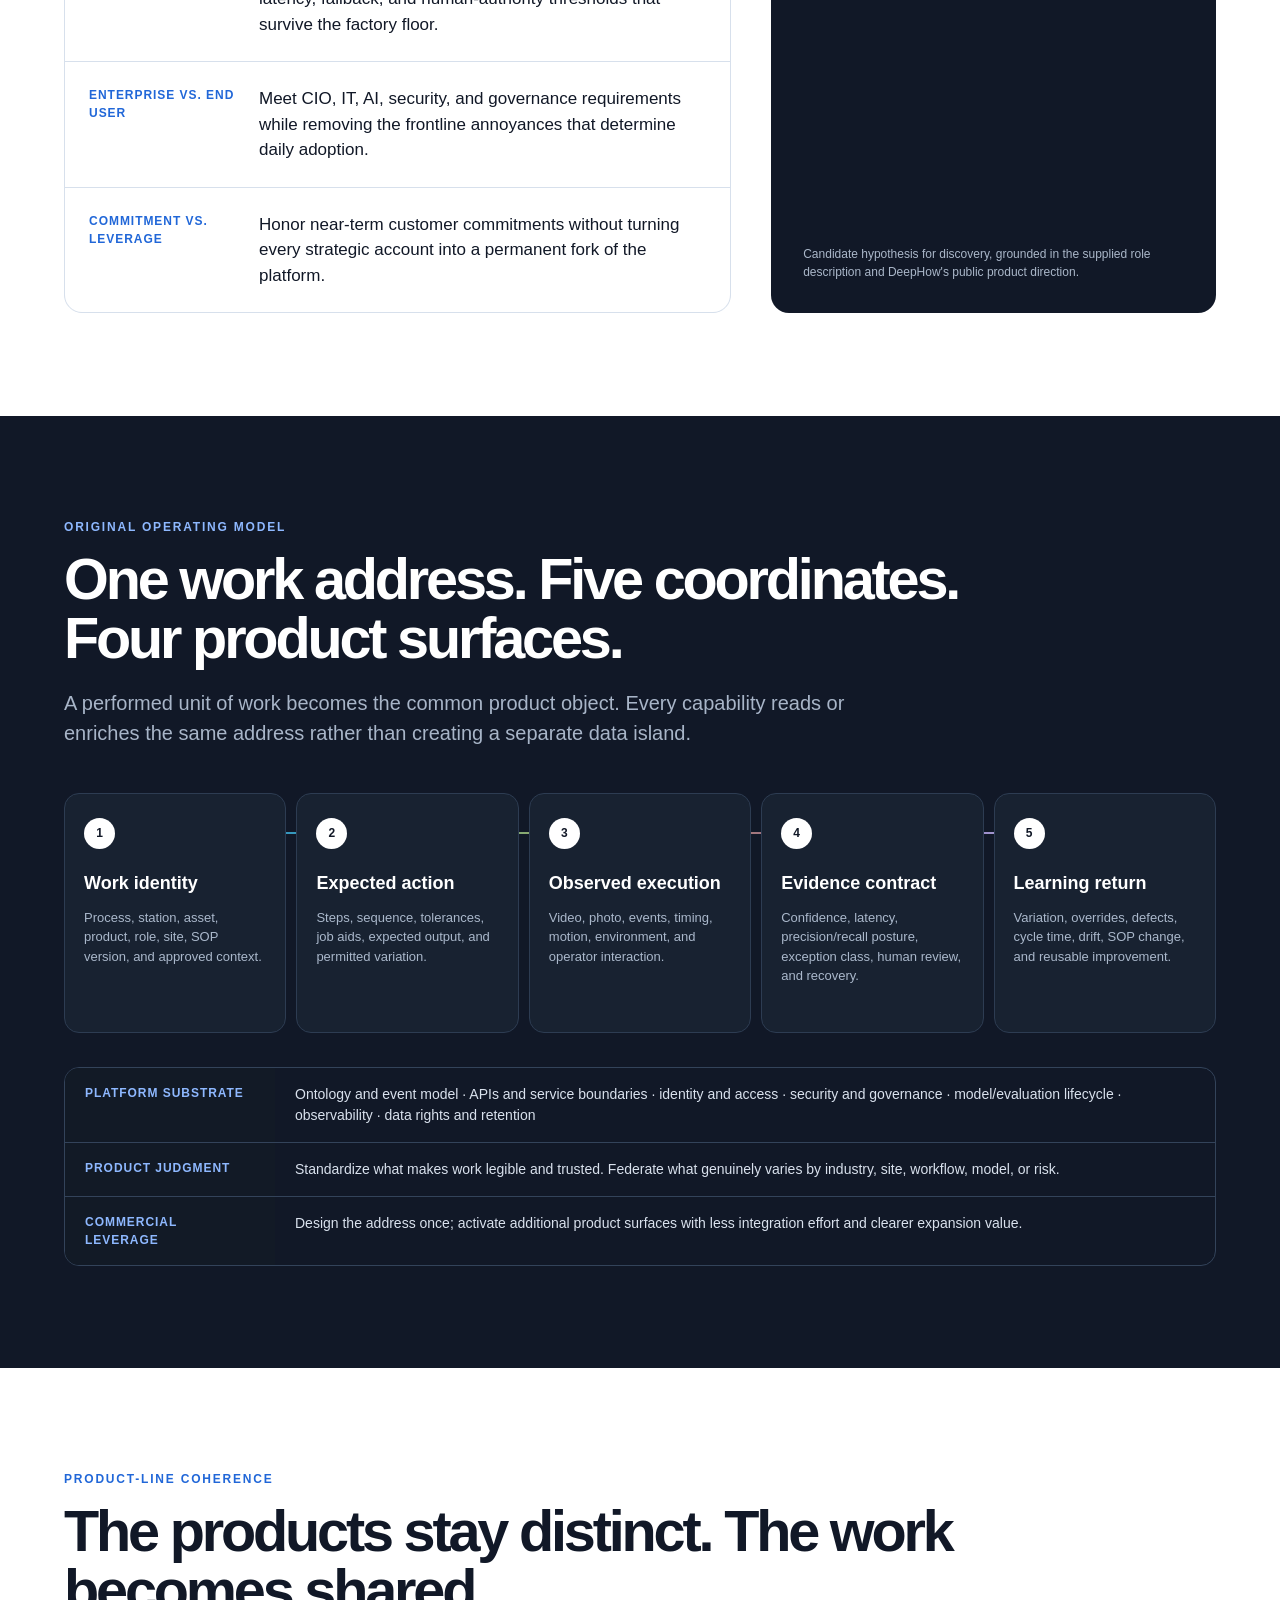
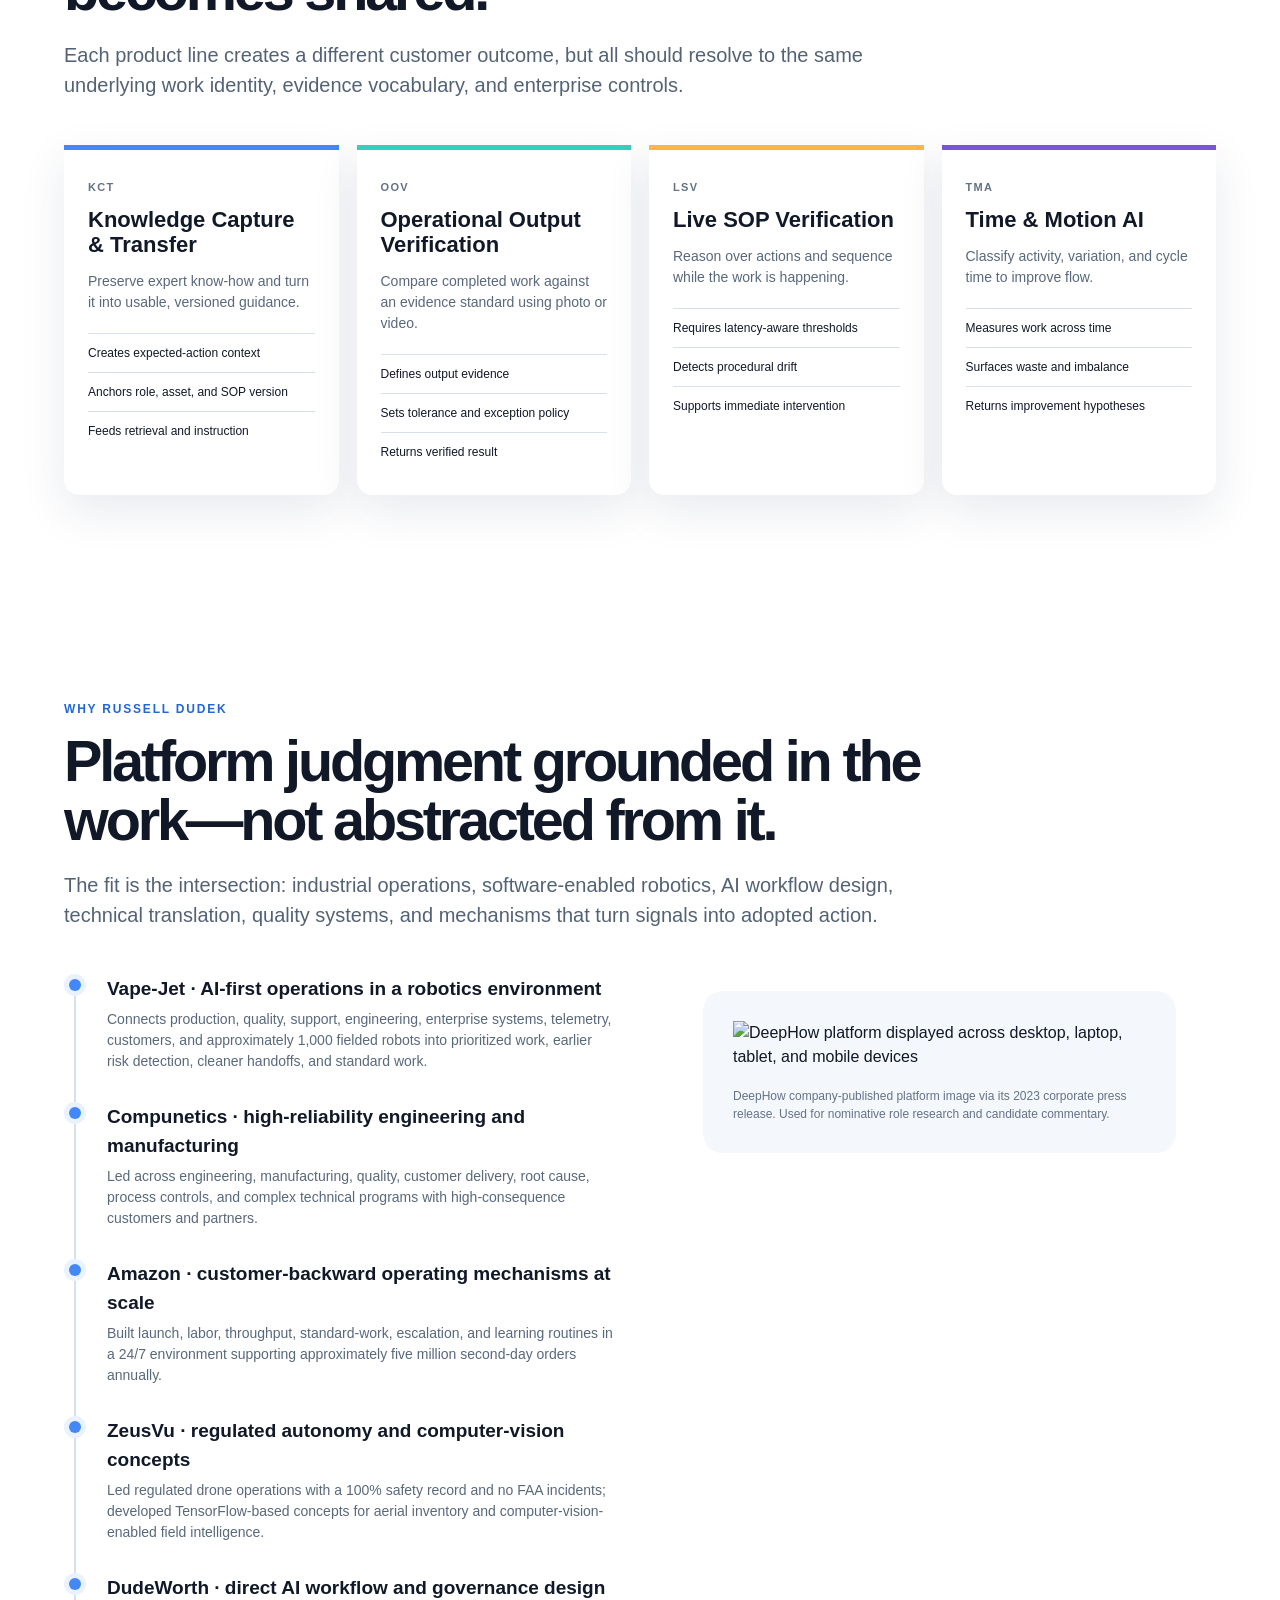
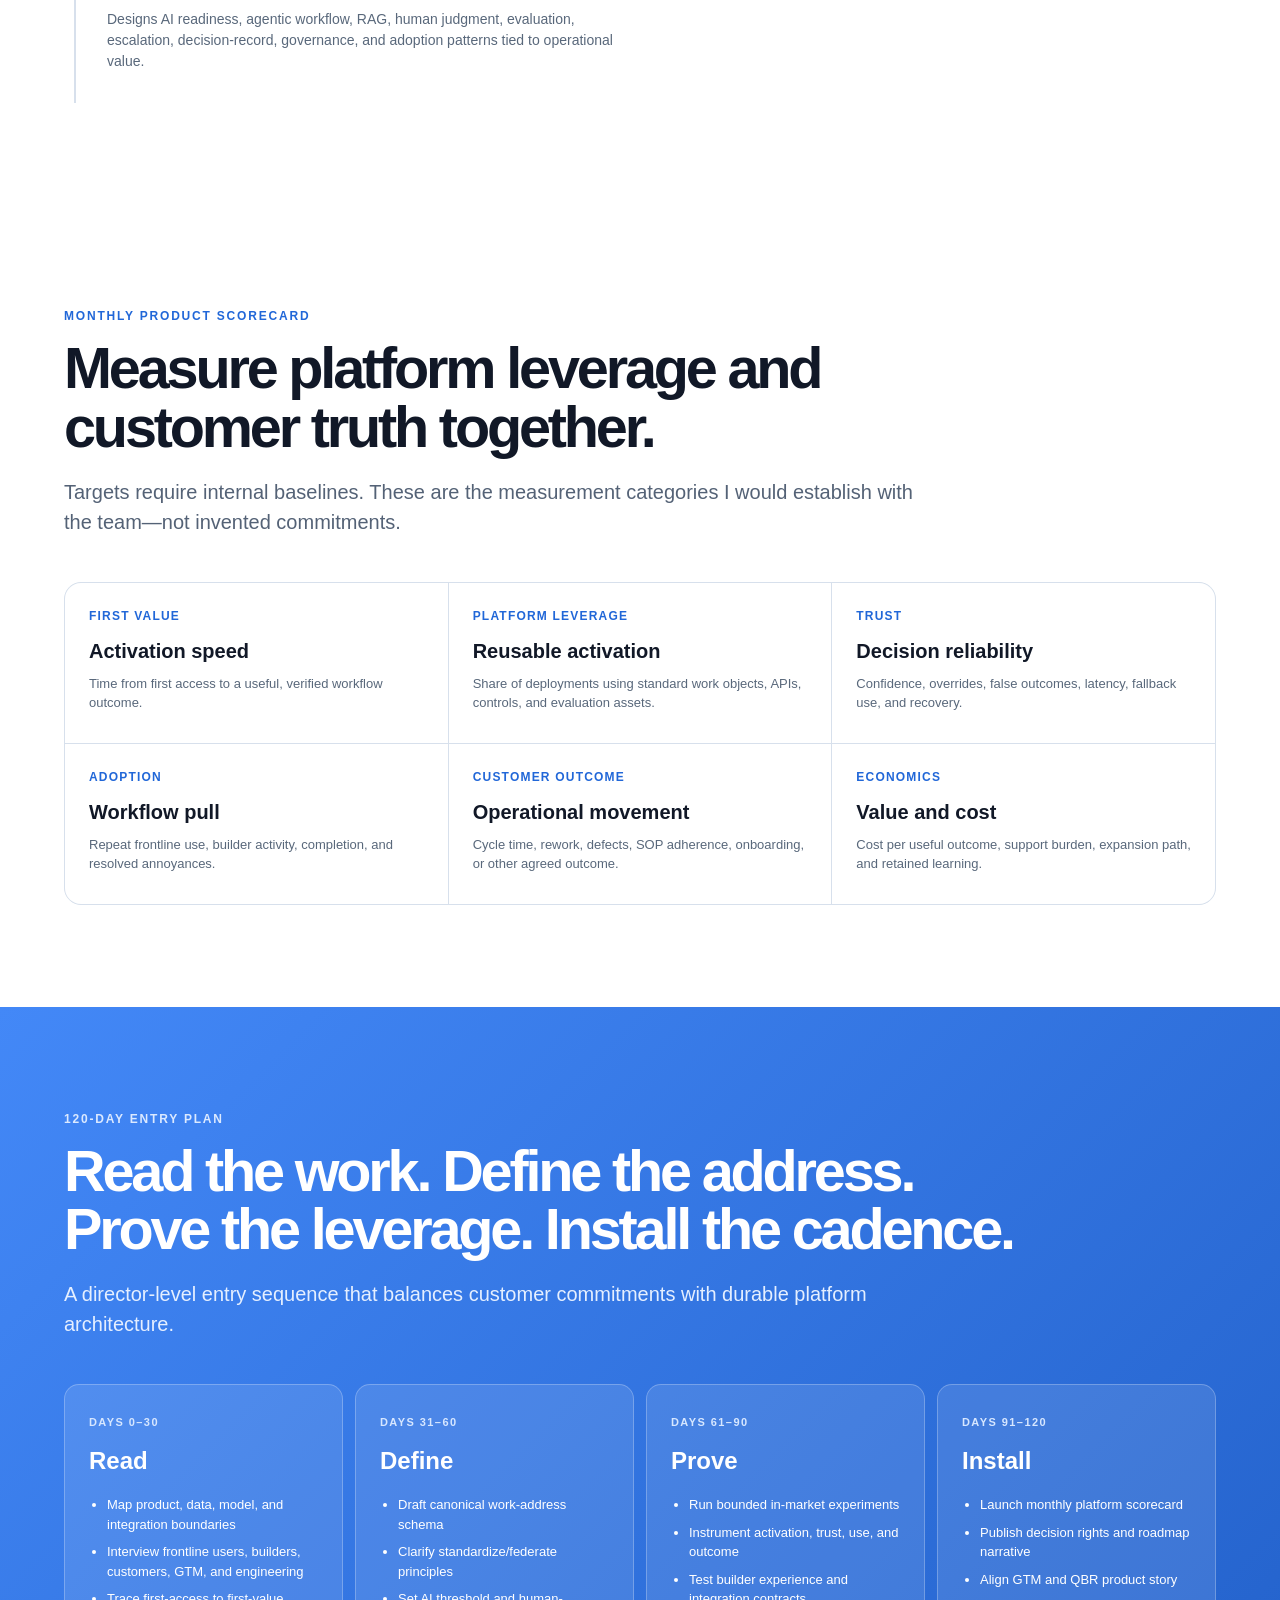
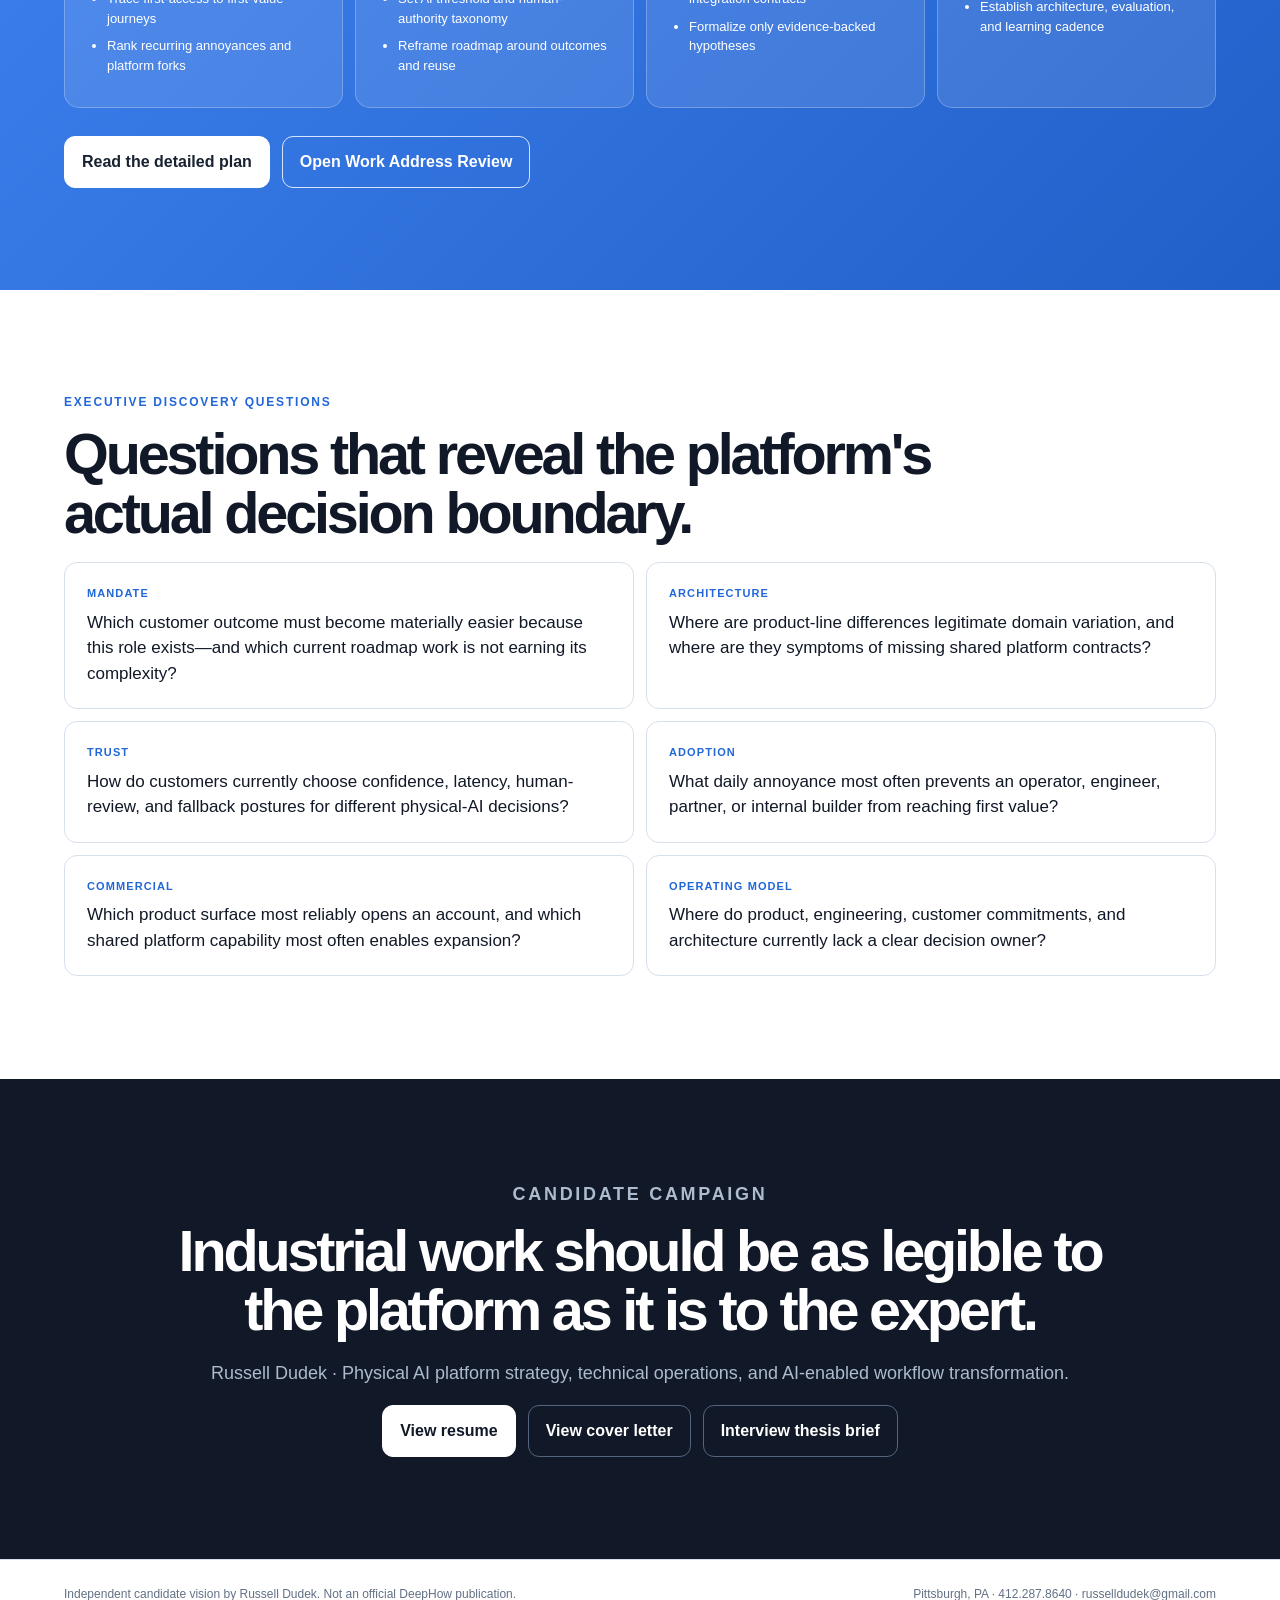
==== commit 7c019674: "Replace hero scan with work address resolver" ====
--- a/index.html
+++ b/index.html
@@ -1,11 +1,37 @@
 <!doctype html><html lang="en"><head><meta charset="utf-8"><meta name="viewport" content="width=device-width,initial-scale=1"><title>Russell Dudek | DeepHow Physical AI Platform</title><link rel="icon" href="assets/brand/deephow-logo.svg" type="image/svg+xml"><meta name="description" content="Independent candidate vision for DeepHow Product Director, Physical AI Platform."><link rel="stylesheet" href="styles.css"><script defer src="app.js"></script></head><body><nav class="site-nav" aria-label="Primary navigation"><a class="brand-id" href="index.html" aria-label="DeepHow candidate vision home"><img class="company-logo" src="assets/brand/deephow-logo.svg" alt="DeepHow" onerror="this.hidden=true;this.nextElementSibling.hidden=false"><span class="company-wordmark-fallback" hidden><span class="deep">deep</span><span class="how">how</span></span><span class="candidate-label">Candidate vision by Russell Dudek</span></a><button class="mobile-toggle" aria-expanded="false" aria-controls="site-links">Menu</button><div class="site-links" id="site-links"><a href="#mandate">Mandate</a><a href="#architecture">Platform</a><a href="#evidence">Evidence</a><a href="#entry">Entry plan</a><a class="nav-button" href="resume.html">Resume</a></div></nav>
 <main>
 <section class="hero"><div class="hero-grid"><div><p class="eyebrow">Product Director, Physical AI Platform</p><h1>Make physical work <em>addressable.</em></h1><p class="lead">DeepHow's next platform advantage is not another AI feature. It is one legible work address that connects expert knowledge, expected action, observed execution, trustworthy evidence, and operational learning.</p><div class="hero-actions"><a class="button" href="#architecture">Explore the platform thesis</a><a class="button secondary" href="docs/Russell-Dudek-DeepHow-Resume.pdf" download="Russell-Dudek-DeepHow-Resume.pdf">Download resume</a></div><div class="micro-proof"><div><strong>Industrial operator</strong>Factory, quality, robotics, and workflow systems</div><div><strong>AI product judgment</strong>Human authority, evaluation, governance, adoption</div><div><strong>Technical translator</strong>Engineering depth to customer and business outcomes</div></div></div>
-<div class="coordinate-stage is-scanning" id="work-coordinate" aria-label="Interactive Work Coordinate System"><div class="stage-header"><div><h2>The Work Coordinate System</h2><p>Illustrative platform decision model</p></div><span class="stage-state" id="stage-state">Address resolved</span></div><div class="stage-viewport" aria-hidden="true"><div class="axis axis-x"><i class="tick" style="left:12%"></i><i class="tick" style="left:24%"></i><i class="tick" style="left:36%"></i><i class="tick" style="left:48%"></i><i class="tick" style="left:60%"></i><i class="tick" style="left:72%"></i><i class="tick" style="left:84%"></i></div><div class="axis axis-y"><i class="tick" style="top:12%"></i><i class="tick" style="top:24%"></i><i class="tick" style="top:36%"></i><i class="tick" style="top:48%"></i><i class="tick" style="top:60%"></i><i class="tick" style="top:72%"></i><i class="tick" style="top:84%"></i></div><div class="axis axis-t"></div><span class="axis-label label-x">EXECUTION</span><span class="axis-label label-y">EVIDENCE</span><span class="axis-label label-t">TIME / VERSION</span><div class="work-bed"></div><div class="work-object"></div><div class="gantry"><div class="crosshead"><div class="probe"></div></div></div><div class="scan-line"></div><div class="address-tag" id="address-tag">WORK://SOP-042/STEP-07/V3</div></div><div class="stage-controls"><div class="scenario-tabs" role="tablist" aria-label="Select a product-line scenario"><button class="scenario-tab" role="tab" aria-selected="true" data-scenario="knowledge">Preserve know-how</button><button class="scenario-tab" role="tab" aria-selected="false" data-scenario="output">Verify output</button><button class="scenario-tab" role="tab" aria-selected="false" data-scenario="live">Detect drift</button><button class="scenario-tab" role="tab" aria-selected="false" data-scenario="motion">Improve flow</button></div><div class="address-readout" aria-live="polite"><div class="readout-block"><span>Primary product surface</span><strong id="surface-value">Knowledge Capture & Transfer</strong></div><div class="readout-block"><span>Shared platform requirement</span><strong id="platform-value">Versioned work ontology</strong></div><div class="readout-block full"><span>Decision rule</span><strong id="decision-value">Make expertise retrievable without separating it from the work, role, equipment, and approved procedure it belongs to.</strong></div></div><button class="reset-button" id="reset-scenario">Reset to baseline</button></div></div></div></section>
+<div class="coordinate-stage" id="work-coordinate" data-phase="idle" data-scenario="knowledge" aria-label="Interactive Work Address Resolver">
+  <div class="stage-header"><div><h2>The Work Address Resolver</h2><p>One governed work object across four product surfaces</p></div><span class="stage-state" id="stage-state">Resolving work address</span></div>
+  <div class="resolver-viewport" aria-hidden="true">
+    <div class="source-rail">
+      <span class="source-rail-label">Product signal</span>
+      <div class="work-source source-knowledge" data-source="knowledge" aria-current="true"><span class="source-code">KCT</span><span><strong>Knowledge</strong><small class="source-state">Signal selected</small></span></div>
+      <div class="work-source source-output" data-source="output" aria-current="false"><span class="source-code">OOV</span><span><strong>Output</strong><small class="source-state">Available</small></span></div>
+      <div class="work-source source-live" data-source="live" aria-current="false"><span class="source-code">LSV</span><span><strong>Live action</strong><small class="source-state">Available</small></span></div>
+      <div class="work-source source-motion" data-source="motion" aria-current="false"><span class="source-code">TMA</span><span><strong>Flow</strong><small class="source-state">Available</small></span></div>
+    </div>
+    <div class="resolution-bridge">
+      <span class="bridge-label signal-label">Work signal</span><div class="signal-line"><span class="resolution-packet"></span></div>
+      <span class="bridge-label return-label">Learning return</span><div class="return-line"><span class="learning-return"></span></div>
+    </div>
+    <div class="address-assembly">
+      <div class="assembly-header"><span>Governed work object</span><strong class="address-tag" id="address-tag">WORK://EXPERT-CAPTURE/ROLE-04/V2</strong></div>
+      <div class="address-coordinate" style="--order:0"><span>01</span><b>Work identity</b><em id="coordinate-identity">Expert role · asset · SOP V2</em></div>
+      <div class="address-coordinate" style="--order:1"><span>02</span><b>Expected action</b><em id="coordinate-expected">Approved guidance sequence</em></div>
+      <div class="address-coordinate" style="--order:2"><span>03</span><b>Observed execution</b><em id="coordinate-observed">Captured demonstration + narration</em></div>
+      <div class="address-coordinate" style="--order:3"><span>04</span><b>Evidence contract</b><em id="coordinate-evidence">Version · author · review · context</em></div>
+      <div class="address-coordinate" style="--order:4"><span>05</span><b>Learning return</b><em id="coordinate-learning">Retrieval use + SOP change</em></div>
+      <div class="resolution-lock"><span class="lock-mark" aria-hidden="true"></span><span><small>Resolved state</small><strong id="resolver-result">Knowledge addressed</strong></span></div>
+    </div>
+    <div class="shared-substrate"><span>Shared platform substrate</span><i></i><b>Ontology · APIs · identity · governance · evaluation · observability</b></div>
+  </div>
+  <div class="stage-controls"><div class="scenario-tabs" role="tablist" aria-label="Select a product-line scenario"><button class="scenario-tab" role="tab" aria-selected="true" data-scenario="knowledge">Preserve know-how</button><button class="scenario-tab" role="tab" aria-selected="false" data-scenario="output">Verify output</button><button class="scenario-tab" role="tab" aria-selected="false" data-scenario="live">Detect drift</button><button class="scenario-tab" role="tab" aria-selected="false" data-scenario="motion">Improve flow</button></div><div class="address-readout" aria-live="polite"><div class="readout-block"><span>Primary product surface</span><strong id="surface-value">Knowledge Capture & Transfer</strong></div><div class="readout-block"><span>Shared platform requirement</span><strong id="platform-value">Versioned work ontology</strong></div><div class="readout-block full"><span>Decision rule</span><strong id="decision-value">Make expertise retrievable without separating it from the work, role, equipment, and approved procedure it belongs to.</strong></div></div><button class="reset-button" id="reset-scenario">Reset to baseline</button></div>
+</div></div></section>
 <section class="section" id="mandate"><div class="section-inner"><p class="section-kicker">The real mandate</p><h2>Turn four product lines into one compounding platform.</h2><p class="section-intro">DeepHow is moving from knowledge capture into verified execution and operational intelligence. The Product Director has to create shared architecture without slowing product-line learning or customer value.</p><div class="pressure-field"><div class="pressure-stack"><div class="pressure-row"><b>Platform vs. solution</b><p>Standardize the work object, evidence model, security, APIs, and evaluation system—while preserving legitimate industry and customer variation.</p></div><div class="pressure-row"><b>Speed vs. trust</b><p>Run fast in-market experiments, but set confidence, latency, fallback, and human-authority thresholds that survive the factory floor.</p></div><div class="pressure-row"><b>Enterprise vs. end user</b><p>Meet CIO, IT, AI, security, and governance requirements while removing the frontline annoyances that determine daily adoption.</p></div><div class="pressure-row"><b>Commitment vs. leverage</b><p>Honor near-term customer commitments without turning every strategic account into a permanent fork of the platform.</p></div></div><aside class="mandate-panel"><blockquote>Compress the path from first access to first verified value—then make each deployment strengthen the platform.</blockquote><small>Candidate hypothesis for discovery, grounded in the supplied role description and DeepHow's public product direction.</small></aside></div></div></section>
 <section class="section substrate-section" id="architecture"><div class="section-inner"><p class="section-kicker">Original operating model</p><h2>One work address. Five coordinates. Four product surfaces.</h2><p class="section-intro">A performed unit of work becomes the common product object. Every capability reads or enriches the same address rather than creating a separate data island.</p><div class="address-anatomy"><div class="address-cell"><span class="number">1</span><h3>Work identity</h3><p>Process, station, asset, product, role, site, SOP version, and approved context.</p></div><div class="address-cell"><span class="number">2</span><h3>Expected action</h3><p>Steps, sequence, tolerances, job aids, expected output, and permitted variation.</p></div><div class="address-cell"><span class="number">3</span><h3>Observed execution</h3><p>Video, photo, events, timing, motion, environment, and operator interaction.</p></div><div class="address-cell"><span class="number">4</span><h3>Evidence contract</h3><p>Confidence, latency, precision/recall posture, exception class, human review, and recovery.</p></div><div class="address-cell"><span class="number">5</span><h3>Learning return</h3><p>Variation, overrides, defects, cycle time, drift, SOP change, and reusable improvement.</p></div></div><div class="platform-rails"><div class="rail"><b>Platform substrate</b><span>Ontology and event model · APIs and service boundaries · identity and access · security and governance · model/evaluation lifecycle · observability · data rights and retention</span></div><div class="rail"><b>Product judgment</b><span>Standardize what makes work legible and trusted. Federate what genuinely varies by industry, site, workflow, model, or risk.</span></div><div class="rail"><b>Commercial leverage</b><span>Design the address once; activate additional product surfaces with less integration effort and clearer expansion value.</span></div></div></div></section>
 <section class="section"><div class="section-inner"><p class="section-kicker">Product-line coherence</p><h2>The products stay distinct. The work becomes shared.</h2><p class="section-intro">Each product line creates a different customer outcome, but all should resolve to the same underlying work identity, evidence vocabulary, and enterprise controls.</p><div class="product-map"><article class="product-column"><span class="abbr">KCT</span><h3>Knowledge Capture & Transfer</h3><p>Preserve expert know-how and turn it into usable, versioned guidance.</p><ul><li>Creates expected-action context</li><li>Anchors role, asset, and SOP version</li><li>Feeds retrieval and instruction</li></ul></article><article class="product-column"><span class="abbr">OOV</span><h3>Operational Output Verification</h3><p>Compare completed work against an evidence standard using photo or video.</p><ul><li>Defines output evidence</li><li>Sets tolerance and exception policy</li><li>Returns verified result</li></ul></article><article class="product-column"><span class="abbr">LSV</span><h3>Live SOP Verification</h3><p>Reason over actions and sequence while the work is happening.</p><ul><li>Requires latency-aware thresholds</li><li>Detects procedural drift</li><li>Supports immediate intervention</li></ul></article><article class="product-column"><span class="abbr">TMA</span><h3>Time & Motion AI</h3><p>Classify activity, variation, and cycle time to improve flow.</p><ul><li>Measures work across time</li><li>Surfaces waste and imbalance</li><li>Returns improvement hypotheses</li></ul></article></div></div></section>
-<section class="section" id="evidence"><div class="section-inner"><p class="section-kicker">Why Russell Dudek</p><h2>Platform judgment grounded in the work—not abstracted from it.</h2><p class="section-intro">The fit is the intersection: industrial operations, software-enabled robotics, AI workflow design, technical translation, quality systems, and mechanisms that turn signals into adopted action.</p><div class="evidence-route"><div class="evidence-line"><div class="evidence-item"><h3>Vape-Jet · AI-first operations in a robotics environment</h3><p>Connects production, quality, support, engineering, enterprise systems, telemetry, customers, and approximately 1,000 fielded robots into prioritized work, earlier risk detection, cleaner handoffs, and standard work.</p></div><div class="evidence-item"><h3>Compunetics · high-reliability engineering and manufacturing</h3><p>Led across engineering, manufacturing, quality, customer delivery, root cause, process controls, and complex technical programs with high-consequence customers and partners.</p></div><div class="evidence-item"><h3>Amazon · customer-backward operating mechanisms at scale</h3><p>Built launch, labor, throughput, standard-work, escalation, and learning routines in a 24/7 environment supporting approximately five million second-day orders annually.</p></div><div class="evidence-item"><h3>ZeusVu · regulated autonomy and computer-vision concepts</h3><p>Led regulated drone operations with a 100% safety record and no FAA incidents; developed TensorFlow-based concepts for aerial inventory and computer-vision-enabled field intelligence.</p></div><div class="evidence-item"><h3>DudeWorth · direct AI workflow and governance design</h3><p>Designs AI readiness, agentic workflow, RAG, human judgment, evaluation, escalation, decision-record, governance, and adoption patterns tied to operational value.</p></div></div></div></div></section>
+<section class="section" id="evidence"><div class="section-inner"><p class="section-kicker">Why Russell Dudek</p><h2>Platform judgment grounded in the work—not abstracted from it.</h2><p class="section-intro">The fit is the intersection: industrial operations, software-enabled robotics, AI workflow design, technical translation, quality systems, and mechanisms that turn signals into adopted action.</p><div class="evidence-route"><div class="evidence-line"><div class="evidence-item"><h3>Vape-Jet · AI-first operations in a robotics environment</h3><p>Connects production, quality, support, engineering, enterprise systems, telemetry, customers, and approximately 1,000 fielded robots into prioritized work, earlier risk detection, cleaner handoffs, and standard work.</p></div><div class="evidence-item"><h3>Compunetics · high-reliability engineering and manufacturing</h3><p>Led across engineering, manufacturing, quality, customer delivery, root cause, process controls, and complex technical programs with high-consequence customers and partners.</p></div><div class="evidence-item"><h3>Amazon · customer-backward operating mechanisms at scale</h3><p>Built launch, labor, throughput, standard-work, escalation, and learning routines in a 24/7 environment supporting approximately five million second-day orders annually.</p></div><div class="evidence-item"><h3>ZeusVu · regulated autonomy and computer-vision concepts</h3><p>Led regulated drone operations with a 100% safety record and no FAA incidents; developed TensorFlow-based concepts for aerial inventory and computer-vision-enabled field intelligence.</p></div><div class="evidence-item"><h3>DudeWorth · direct AI workflow and governance design</h3><p>Designs AI readiness, agentic workflow, RAG, human judgment, evaluation, escalation, decision-record, governance, and adoption patterns tied to operational value.</p></div></div><figure class="proof-photo"><img src="assets/deephow-product.jpg" alt="DeepHow platform displayed across desktop, laptop, tablet, and mobile devices"><figcaption>DeepHow company-published platform image via its 2023 corporate press release. Used for nominative role research and candidate commentary.</figcaption></figure></div></div></section>
 <section class="section"><div class="section-inner"><p class="section-kicker">Monthly product scorecard</p><h2>Measure platform leverage and customer truth together.</h2><p class="section-intro">Targets require internal baselines. These are the measurement categories I would establish with the team—not invented commitments.</p><div class="scorecard"><div class="metric"><b>First value</b><h3>Activation speed</h3><p>Time from first access to a useful, verified workflow outcome.</p></div><div class="metric"><b>Platform leverage</b><h3>Reusable activation</h3><p>Share of deployments using standard work objects, APIs, controls, and evaluation assets.</p></div><div class="metric"><b>Trust</b><h3>Decision reliability</h3><p>Confidence, overrides, false outcomes, latency, fallback use, and recovery.</p></div><div class="metric"><b>Adoption</b><h3>Workflow pull</h3><p>Repeat frontline use, builder activity, completion, and resolved annoyances.</p></div><div class="metric"><b>Customer outcome</b><h3>Operational movement</h3><p>Cycle time, rework, defects, SOP adherence, onboarding, or other agreed outcome.</p></div><div class="metric"><b>Economics</b><h3>Value and cost</h3><p>Cost per useful outcome, support burden, expansion path, and retained learning.</p></div></div></div></section>
 <section class="section entry-band" id="entry"><div class="section-inner"><p class="section-kicker">120-day entry plan</p><h2>Read the work. Define the address. Prove the leverage. Install the cadence.</h2><p class="section-intro">A director-level entry sequence that balances customer commitments with durable platform architecture.</p><div class="phases"><article class="phase"><span class="day">Days 0–30</span><h3>Read</h3><ul><li>Map product, data, model, and integration boundaries</li><li>Interview frontline users, builders, customers, GTM, and engineering</li><li>Trace first-access to first-value journeys</li><li>Rank recurring annoyances and platform forks</li></ul></article><article class="phase"><span class="day">Days 31–60</span><h3>Define</h3><ul><li>Draft canonical work-address schema</li><li>Clarify standardize/federate principles</li><li>Set AI threshold and human-authority taxonomy</li><li>Reframe roadmap around outcomes and reuse</li></ul></article><article class="phase"><span class="day">Days 61–90</span><h3>Prove</h3><ul><li>Run bounded in-market experiments</li><li>Instrument activation, trust, use, and outcome</li><li>Test builder experience and integration contracts</li><li>Formalize only evidence-backed hypotheses</li></ul></article><article class="phase"><span class="day">Days 91–120</span><h3>Install</h3><ul><li>Launch monthly platform scorecard</li><li>Publish decision rights and roadmap narrative</li><li>Align GTM and QBR product story</li><li>Establish architecture, evaluation, and learning cadence</li></ul></article></div><div class="hero-actions" style="margin-top:28px"><a class="button" style="background:white;color:#182231;border-color:white" href="120-day-plan.html">Read the detailed plan</a><a class="button secondary" style="border-color:#d5e5ff;color:white;background:transparent" href="work-address-review.html">Open Work Address Review</a></div></div></section>
 <section class="section"><div class="section-inner"><p class="section-kicker">Executive discovery questions</p><h2>Questions that reveal the platform's actual decision boundary.</h2><div class="questions-grid"><div class="question"><span>Mandate</span>Which customer outcome must become materially easier because this role exists—and which current roadmap work is not earning its complexity?</div><div class="question"><span>Architecture</span>Where are product-line differences legitimate domain variation, and where are they symptoms of missing shared platform contracts?</div><div class="question"><span>Trust</span>How do customers currently choose confidence, latency, human-review, and fallback postures for different physical-AI decisions?</div><div class="question"><span>Adoption</span>What daily annoyance most often prevents an operator, engineer, partner, or internal builder from reaching first value?</div><div class="question"><span>Commercial</span>Which product surface most reliably opens an account, and which shared platform capability most often enables expansion?</div><div class="question"><span>Operating model</span>Where do product, engineering, customer commitments, and architecture currently lack a clear decision owner?</div></div></div></section>
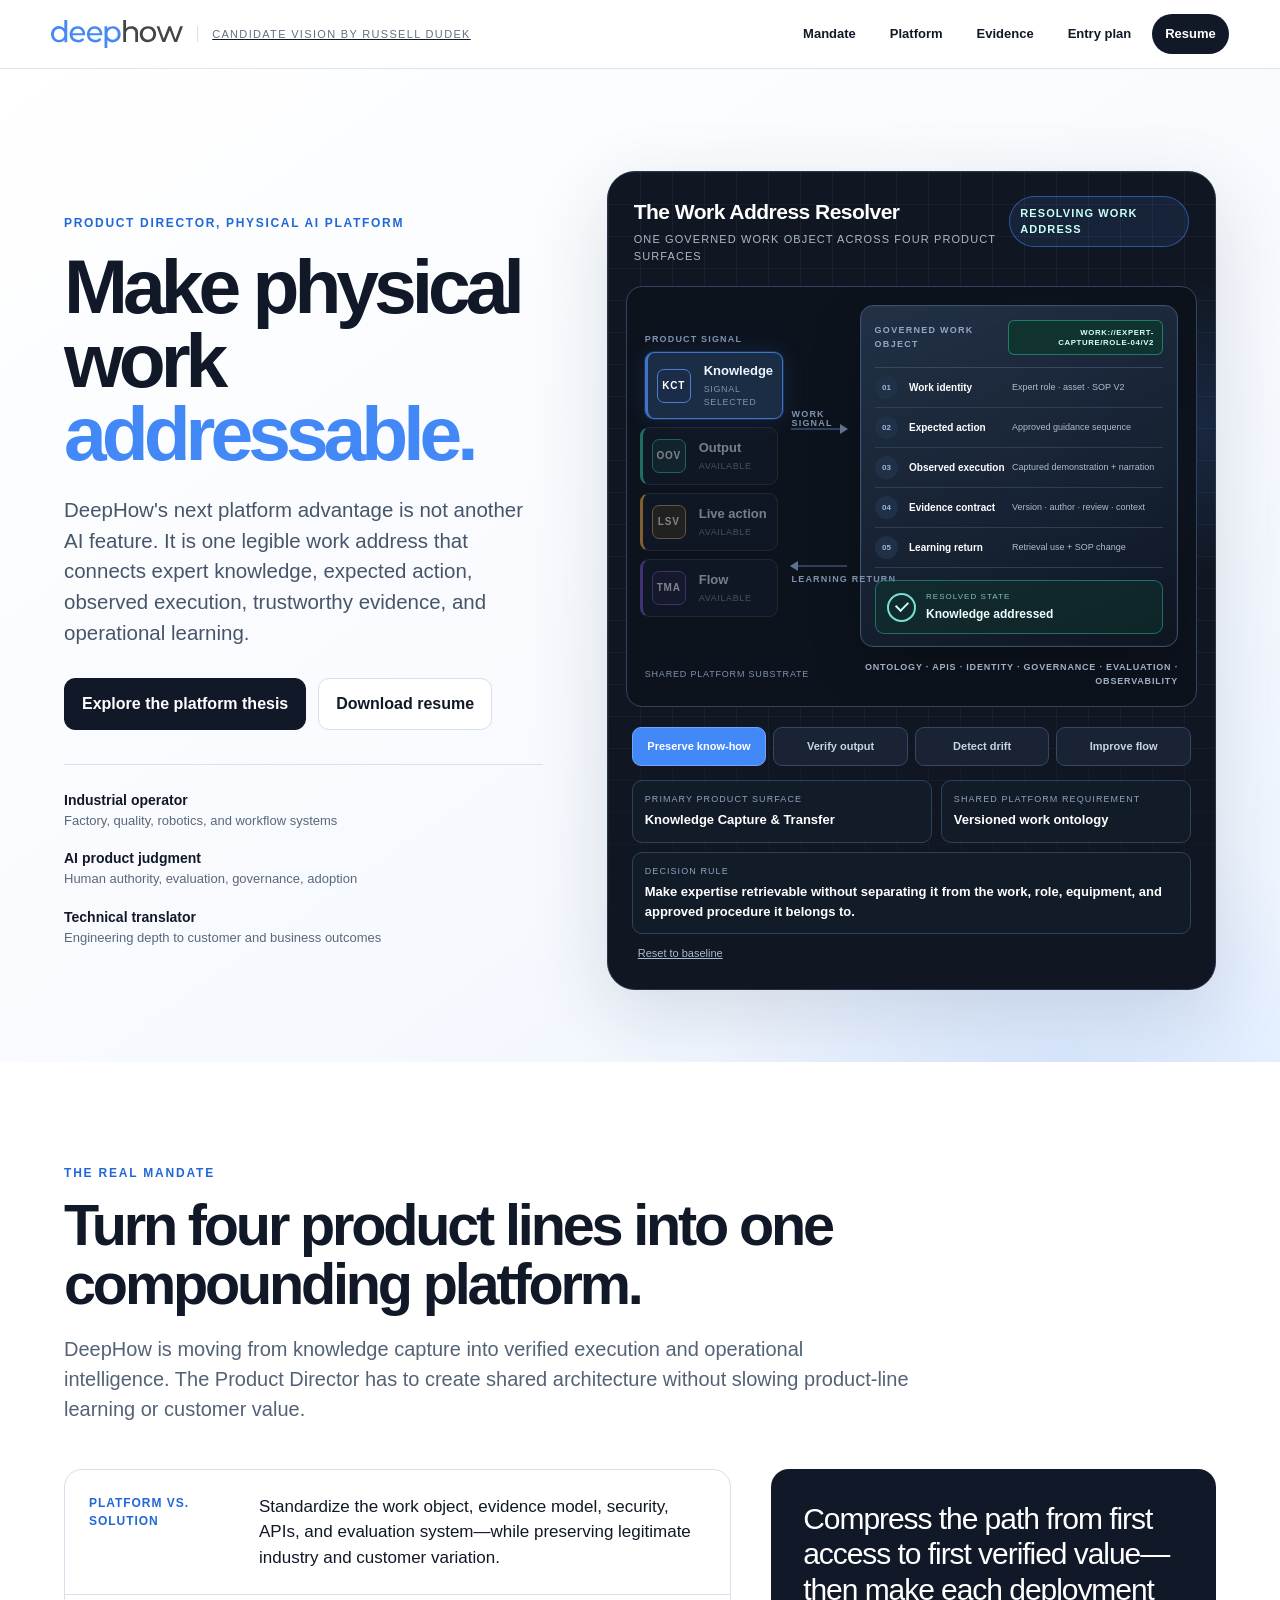
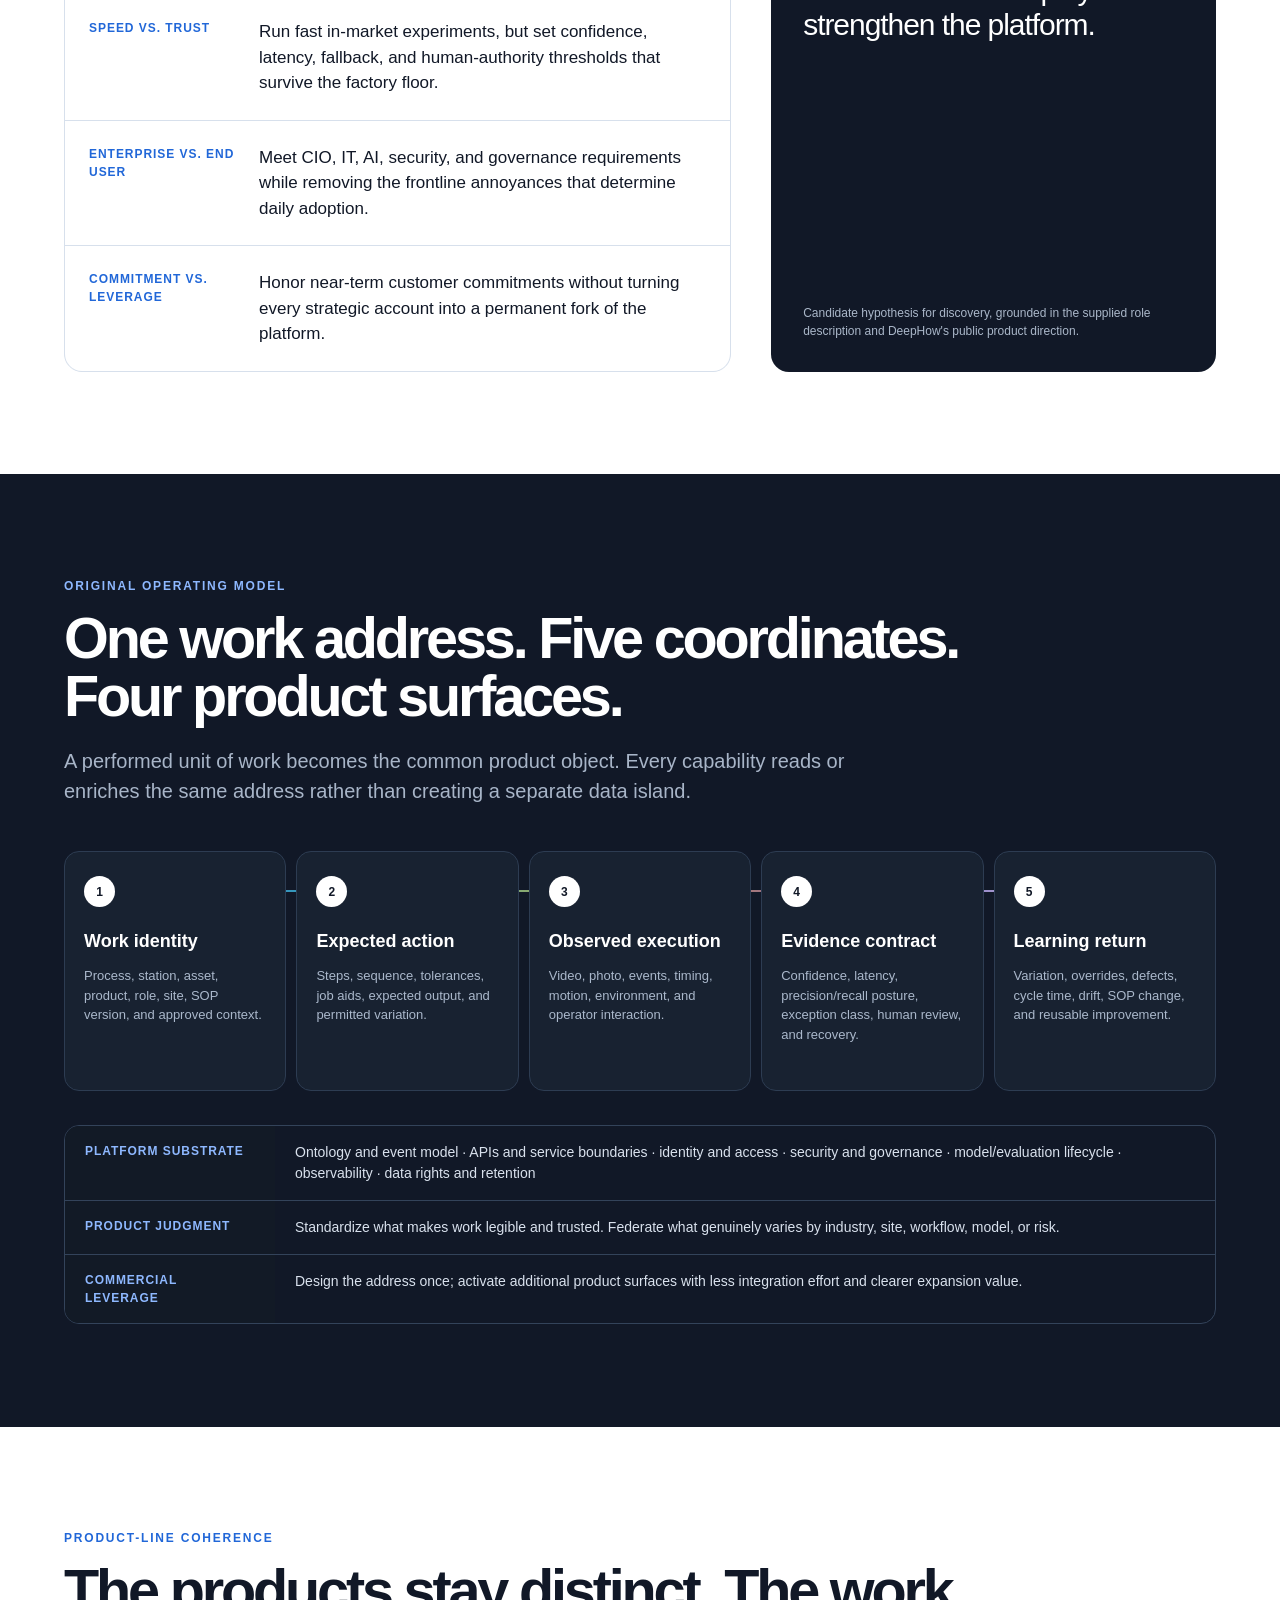
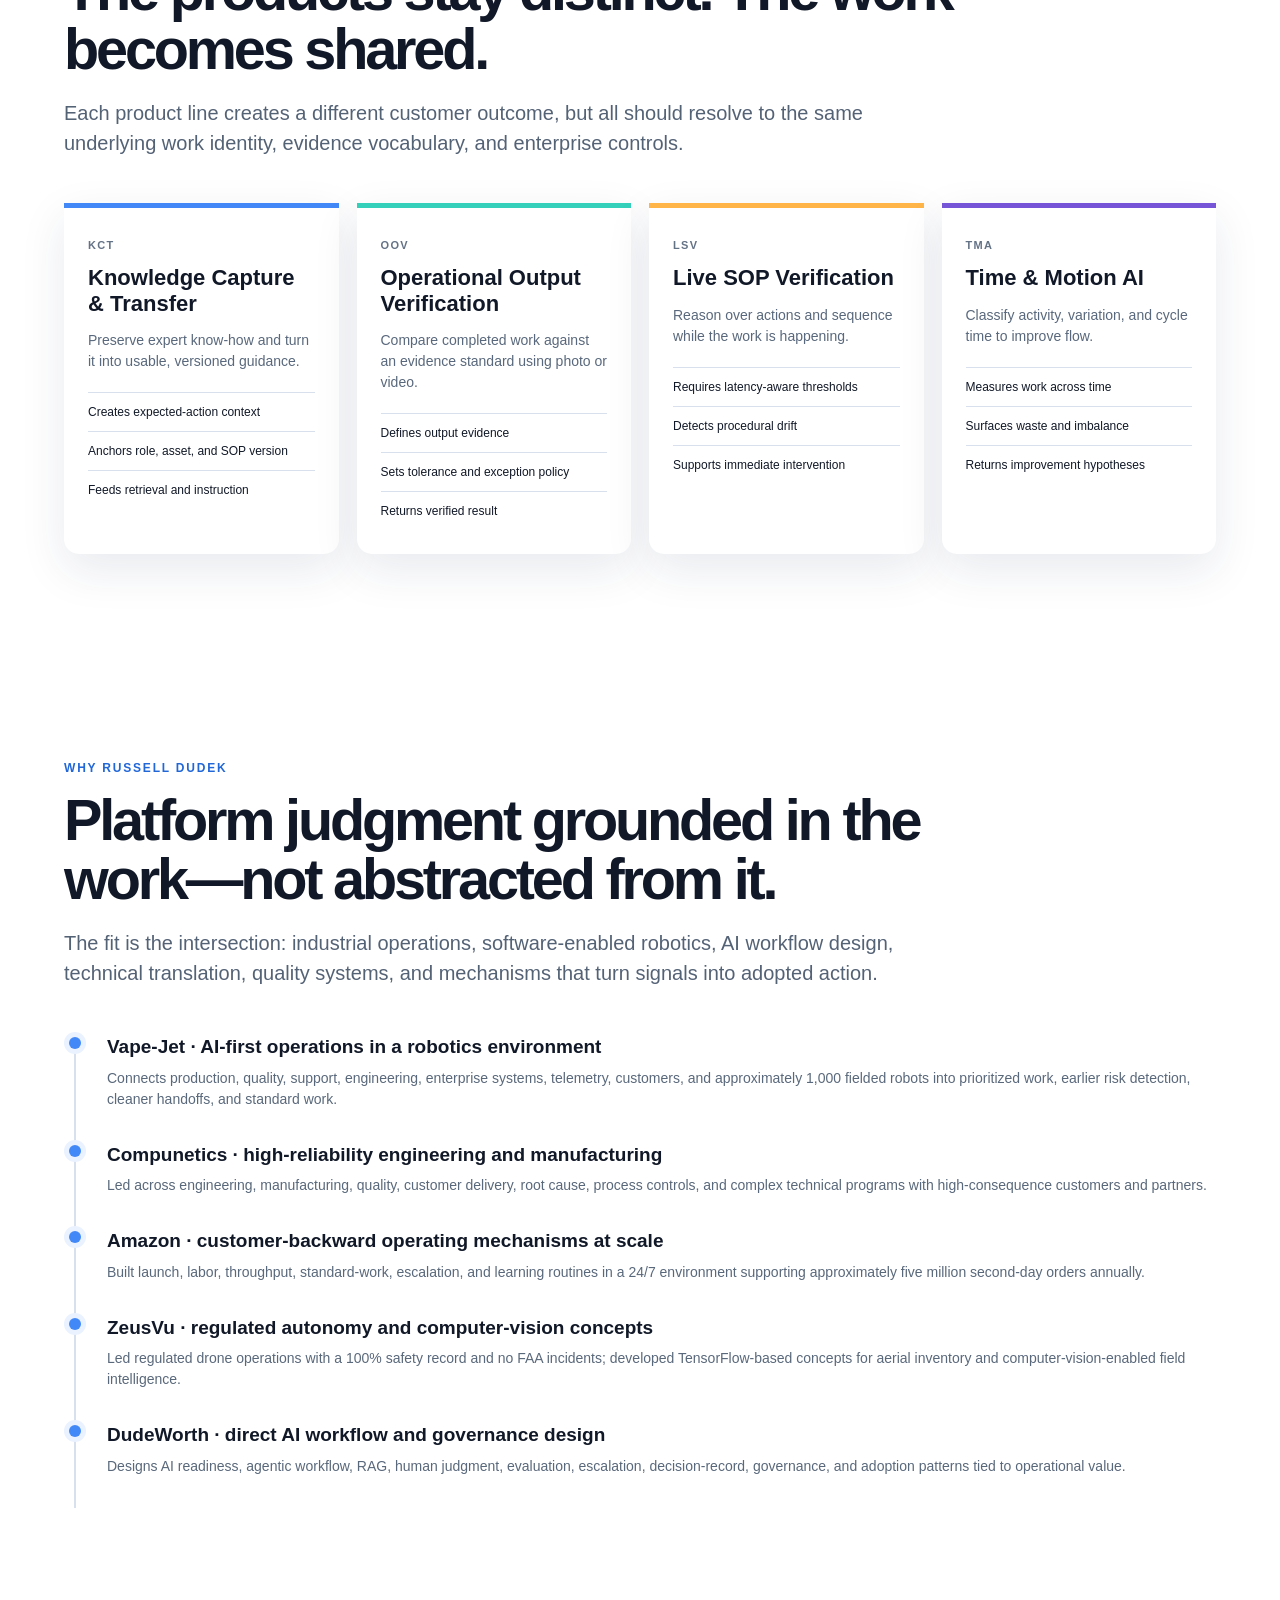
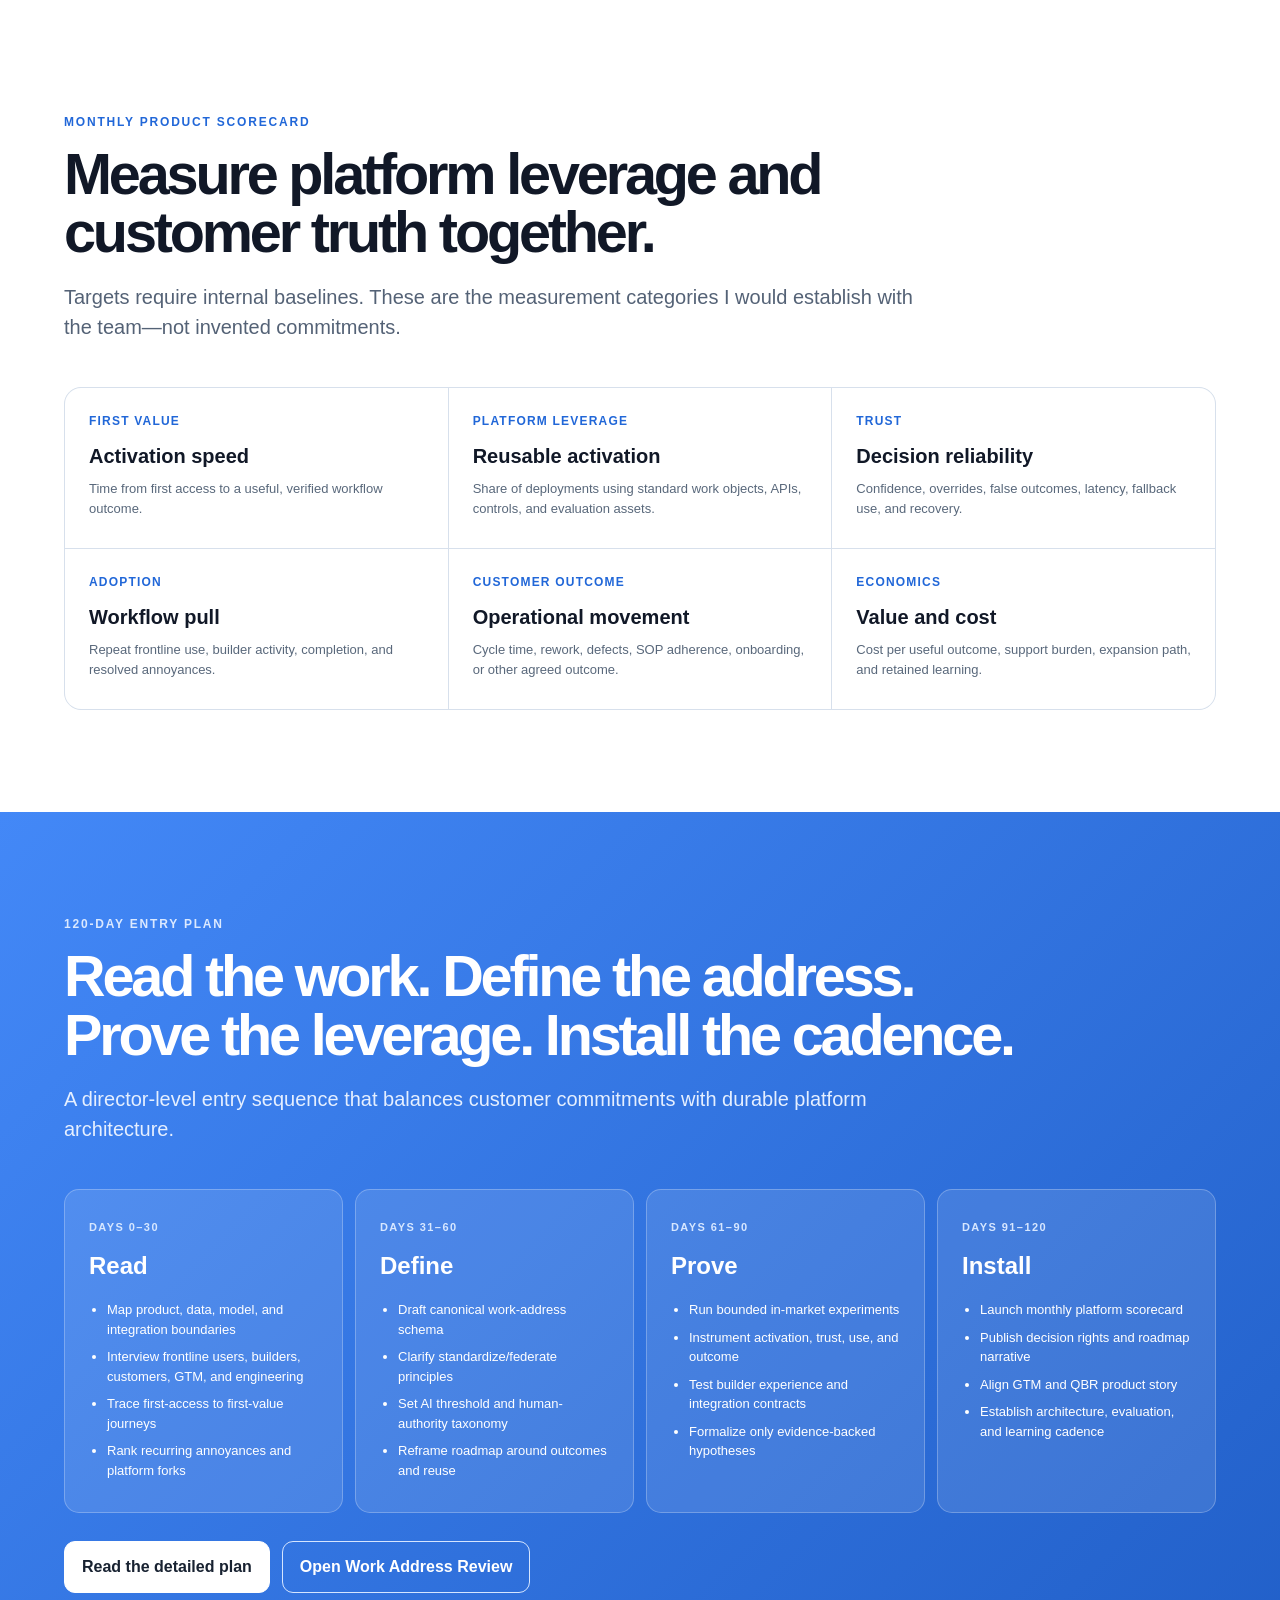
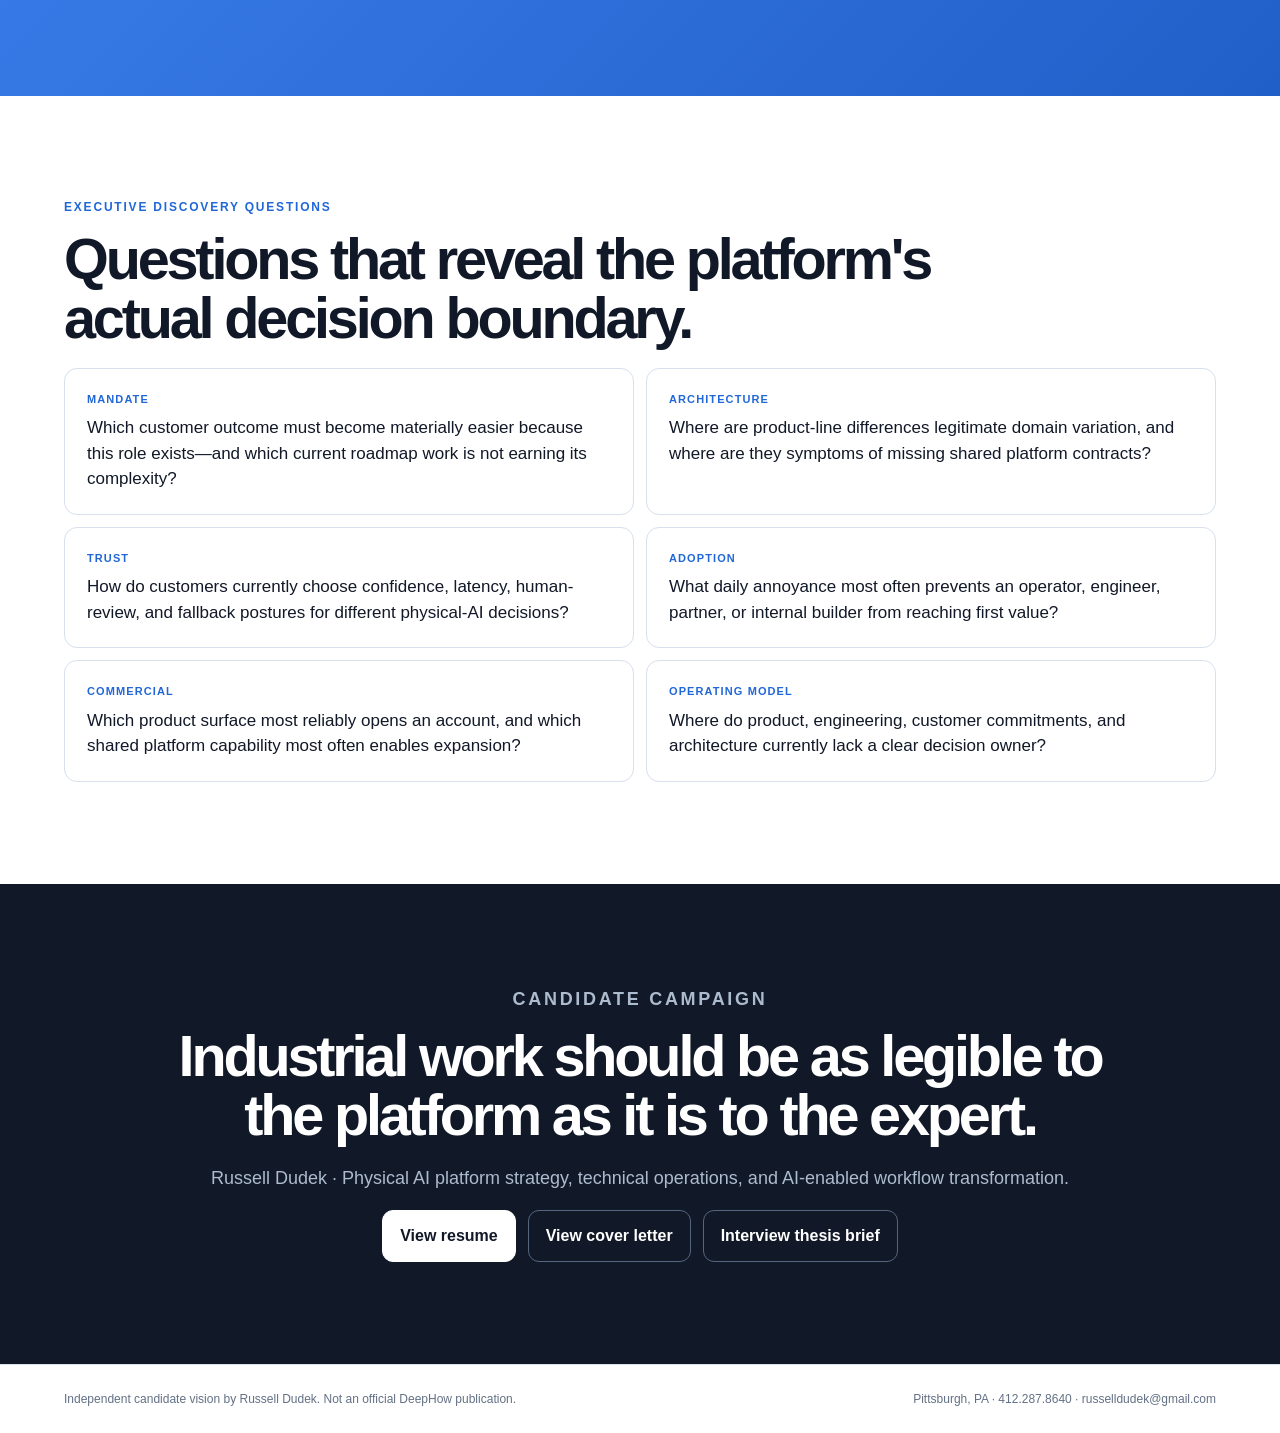
==== commit 8b02e3f1: "Remove unpublished proof image dependency" ====
--- a/index.html
+++ b/index.html
@@ -1,4 +1,4 @@
-<!doctype html><html lang="en"><head><meta charset="utf-8"><meta name="viewport" content="width=device-width,initial-scale=1"><title>Russell Dudek | DeepHow Physical AI Platform</title><link rel="icon" href="assets/brand/deephow-logo.svg" type="image/svg+xml"><meta name="description" content="Independent candidate vision for DeepHow Product Director, Physical AI Platform."><link rel="stylesheet" href="styles.css"><script defer src="app.js"></script></head><body><nav class="site-nav" aria-label="Primary navigation"><a class="brand-id" href="index.html" aria-label="DeepHow candidate vision home"><img class="company-logo" src="assets/brand/deephow-logo.svg" alt="DeepHow" onerror="this.hidden=true;this.nextElementSibling.hidden=false"><span class="company-wordmark-fallback" hidden><span class="deep">deep</span><span class="how">how</span></span><span class="candidate-label">Candidate vision by Russell Dudek</span></a><button class="mobile-toggle" aria-expanded="false" aria-controls="site-links">Menu</button><div class="site-links" id="site-links"><a href="#mandate">Mandate</a><a href="#architecture">Platform</a><a href="#evidence">Evidence</a><a href="#entry">Entry plan</a><a class="nav-button" href="resume.html">Resume</a></div></nav>
+<!doctype html><html lang="en"><head><meta charset="utf-8"><meta name="viewport" content="width=device-width,initial-scale=1"><title>Russell Dudek | DeepHow Physical AI Platform</title><link rel="icon" href="assets/brand/deephow-logo.svg" type="image/svg+xml"><meta name="description" content="Independent candidate vision for DeepHow Product Director, Physical AI Platform."><link rel="stylesheet" href="styles.css"><link rel="stylesheet" href="resolver.css"><script defer src="app.js"></script></head><body><nav class="site-nav" aria-label="Primary navigation"><a class="brand-id" href="index.html" aria-label="DeepHow candidate vision home"><img class="company-logo" src="assets/brand/deephow-logo.svg" alt="DeepHow" onerror="this.hidden=true;this.nextElementSibling.hidden=false"><span class="company-wordmark-fallback" hidden><span class="deep">deep</span><span class="how">how</span></span><span class="candidate-label">Candidate vision by Russell Dudek</span></a><button class="mobile-toggle" aria-expanded="false" aria-controls="site-links">Menu</button><div class="site-links" id="site-links"><a href="#mandate">Mandate</a><a href="#architecture">Platform</a><a href="#evidence">Evidence</a><a href="#entry">Entry plan</a><a class="nav-button" href="resume.html">Resume</a></div></nav>
 <main>
 <section class="hero"><div class="hero-grid"><div><p class="eyebrow">Product Director, Physical AI Platform</p><h1>Make physical work <em>addressable.</em></h1><p class="lead">DeepHow's next platform advantage is not another AI feature. It is one legible work address that connects expert knowledge, expected action, observed execution, trustworthy evidence, and operational learning.</p><div class="hero-actions"><a class="button" href="#architecture">Explore the platform thesis</a><a class="button secondary" href="docs/Russell-Dudek-DeepHow-Resume.pdf" download="Russell-Dudek-DeepHow-Resume.pdf">Download resume</a></div><div class="micro-proof"><div><strong>Industrial operator</strong>Factory, quality, robotics, and workflow systems</div><div><strong>AI product judgment</strong>Human authority, evaluation, governance, adoption</div><div><strong>Technical translator</strong>Engineering depth to customer and business outcomes</div></div></div>
 <div class="coordinate-stage" id="work-coordinate" data-phase="idle" data-scenario="knowledge" aria-label="Interactive Work Address Resolver">
@@ -31,7 +31,7 @@
 <section class="section" id="mandate"><div class="section-inner"><p class="section-kicker">The real mandate</p><h2>Turn four product lines into one compounding platform.</h2><p class="section-intro">DeepHow is moving from knowledge capture into verified execution and operational intelligence. The Product Director has to create shared architecture without slowing product-line learning or customer value.</p><div class="pressure-field"><div class="pressure-stack"><div class="pressure-row"><b>Platform vs. solution</b><p>Standardize the work object, evidence model, security, APIs, and evaluation system—while preserving legitimate industry and customer variation.</p></div><div class="pressure-row"><b>Speed vs. trust</b><p>Run fast in-market experiments, but set confidence, latency, fallback, and human-authority thresholds that survive the factory floor.</p></div><div class="pressure-row"><b>Enterprise vs. end user</b><p>Meet CIO, IT, AI, security, and governance requirements while removing the frontline annoyances that determine daily adoption.</p></div><div class="pressure-row"><b>Commitment vs. leverage</b><p>Honor near-term customer commitments without turning every strategic account into a permanent fork of the platform.</p></div></div><aside class="mandate-panel"><blockquote>Compress the path from first access to first verified value—then make each deployment strengthen the platform.</blockquote><small>Candidate hypothesis for discovery, grounded in the supplied role description and DeepHow's public product direction.</small></aside></div></div></section>
 <section class="section substrate-section" id="architecture"><div class="section-inner"><p class="section-kicker">Original operating model</p><h2>One work address. Five coordinates. Four product surfaces.</h2><p class="section-intro">A performed unit of work becomes the common product object. Every capability reads or enriches the same address rather than creating a separate data island.</p><div class="address-anatomy"><div class="address-cell"><span class="number">1</span><h3>Work identity</h3><p>Process, station, asset, product, role, site, SOP version, and approved context.</p></div><div class="address-cell"><span class="number">2</span><h3>Expected action</h3><p>Steps, sequence, tolerances, job aids, expected output, and permitted variation.</p></div><div class="address-cell"><span class="number">3</span><h3>Observed execution</h3><p>Video, photo, events, timing, motion, environment, and operator interaction.</p></div><div class="address-cell"><span class="number">4</span><h3>Evidence contract</h3><p>Confidence, latency, precision/recall posture, exception class, human review, and recovery.</p></div><div class="address-cell"><span class="number">5</span><h3>Learning return</h3><p>Variation, overrides, defects, cycle time, drift, SOP change, and reusable improvement.</p></div></div><div class="platform-rails"><div class="rail"><b>Platform substrate</b><span>Ontology and event model · APIs and service boundaries · identity and access · security and governance · model/evaluation lifecycle · observability · data rights and retention</span></div><div class="rail"><b>Product judgment</b><span>Standardize what makes work legible and trusted. Federate what genuinely varies by industry, site, workflow, model, or risk.</span></div><div class="rail"><b>Commercial leverage</b><span>Design the address once; activate additional product surfaces with less integration effort and clearer expansion value.</span></div></div></div></section>
 <section class="section"><div class="section-inner"><p class="section-kicker">Product-line coherence</p><h2>The products stay distinct. The work becomes shared.</h2><p class="section-intro">Each product line creates a different customer outcome, but all should resolve to the same underlying work identity, evidence vocabulary, and enterprise controls.</p><div class="product-map"><article class="product-column"><span class="abbr">KCT</span><h3>Knowledge Capture & Transfer</h3><p>Preserve expert know-how and turn it into usable, versioned guidance.</p><ul><li>Creates expected-action context</li><li>Anchors role, asset, and SOP version</li><li>Feeds retrieval and instruction</li></ul></article><article class="product-column"><span class="abbr">OOV</span><h3>Operational Output Verification</h3><p>Compare completed work against an evidence standard using photo or video.</p><ul><li>Defines output evidence</li><li>Sets tolerance and exception policy</li><li>Returns verified result</li></ul></article><article class="product-column"><span class="abbr">LSV</span><h3>Live SOP Verification</h3><p>Reason over actions and sequence while the work is happening.</p><ul><li>Requires latency-aware thresholds</li><li>Detects procedural drift</li><li>Supports immediate intervention</li></ul></article><article class="product-column"><span class="abbr">TMA</span><h3>Time & Motion AI</h3><p>Classify activity, variation, and cycle time to improve flow.</p><ul><li>Measures work across time</li><li>Surfaces waste and imbalance</li><li>Returns improvement hypotheses</li></ul></article></div></div></section>
-<section class="section" id="evidence"><div class="section-inner"><p class="section-kicker">Why Russell Dudek</p><h2>Platform judgment grounded in the work—not abstracted from it.</h2><p class="section-intro">The fit is the intersection: industrial operations, software-enabled robotics, AI workflow design, technical translation, quality systems, and mechanisms that turn signals into adopted action.</p><div class="evidence-route"><div class="evidence-line"><div class="evidence-item"><h3>Vape-Jet · AI-first operations in a robotics environment</h3><p>Connects production, quality, support, engineering, enterprise systems, telemetry, customers, and approximately 1,000 fielded robots into prioritized work, earlier risk detection, cleaner handoffs, and standard work.</p></div><div class="evidence-item"><h3>Compunetics · high-reliability engineering and manufacturing</h3><p>Led across engineering, manufacturing, quality, customer delivery, root cause, process controls, and complex technical programs with high-consequence customers and partners.</p></div><div class="evidence-item"><h3>Amazon · customer-backward operating mechanisms at scale</h3><p>Built launch, labor, throughput, standard-work, escalation, and learning routines in a 24/7 environment supporting approximately five million second-day orders annually.</p></div><div class="evidence-item"><h3>ZeusVu · regulated autonomy and computer-vision concepts</h3><p>Led regulated drone operations with a 100% safety record and no FAA incidents; developed TensorFlow-based concepts for aerial inventory and computer-vision-enabled field intelligence.</p></div><div class="evidence-item"><h3>DudeWorth · direct AI workflow and governance design</h3><p>Designs AI readiness, agentic workflow, RAG, human judgment, evaluation, escalation, decision-record, governance, and adoption patterns tied to operational value.</p></div></div><figure class="proof-photo"><img src="assets/deephow-product.jpg" alt="DeepHow platform displayed across desktop, laptop, tablet, and mobile devices"><figcaption>DeepHow company-published platform image via its 2023 corporate press release. Used for nominative role research and candidate commentary.</figcaption></figure></div></div></section>
+<section class="section" id="evidence"><div class="section-inner"><p class="section-kicker">Why Russell Dudek</p><h2>Platform judgment grounded in the work—not abstracted from it.</h2><p class="section-intro">The fit is the intersection: industrial operations, software-enabled robotics, AI workflow design, technical translation, quality systems, and mechanisms that turn signals into adopted action.</p><div class="evidence-route" style="grid-template-columns:1fr"><div class="evidence-line"><div class="evidence-item"><h3>Vape-Jet · AI-first operations in a robotics environment</h3><p>Connects production, quality, support, engineering, enterprise systems, telemetry, customers, and approximately 1,000 fielded robots into prioritized work, earlier risk detection, cleaner handoffs, and standard work.</p></div><div class="evidence-item"><h3>Compunetics · high-reliability engineering and manufacturing</h3><p>Led across engineering, manufacturing, quality, customer delivery, root cause, process controls, and complex technical programs with high-consequence customers and partners.</p></div><div class="evidence-item"><h3>Amazon · customer-backward operating mechanisms at scale</h3><p>Built launch, labor, throughput, standard-work, escalation, and learning routines in a 24/7 environment supporting approximately five million second-day orders annually.</p></div><div class="evidence-item"><h3>ZeusVu · regulated autonomy and computer-vision concepts</h3><p>Led regulated drone operations with a 100% safety record and no FAA incidents; developed TensorFlow-based concepts for aerial inventory and computer-vision-enabled field intelligence.</p></div><div class="evidence-item"><h3>DudeWorth · direct AI workflow and governance design</h3><p>Designs AI readiness, agentic workflow, RAG, human judgment, evaluation, escalation, decision-record, governance, and adoption patterns tied to operational value.</p></div></div></div></div></section>
 <section class="section"><div class="section-inner"><p class="section-kicker">Monthly product scorecard</p><h2>Measure platform leverage and customer truth together.</h2><p class="section-intro">Targets require internal baselines. These are the measurement categories I would establish with the team—not invented commitments.</p><div class="scorecard"><div class="metric"><b>First value</b><h3>Activation speed</h3><p>Time from first access to a useful, verified workflow outcome.</p></div><div class="metric"><b>Platform leverage</b><h3>Reusable activation</h3><p>Share of deployments using standard work objects, APIs, controls, and evaluation assets.</p></div><div class="metric"><b>Trust</b><h3>Decision reliability</h3><p>Confidence, overrides, false outcomes, latency, fallback use, and recovery.</p></div><div class="metric"><b>Adoption</b><h3>Workflow pull</h3><p>Repeat frontline use, builder activity, completion, and resolved annoyances.</p></div><div class="metric"><b>Customer outcome</b><h3>Operational movement</h3><p>Cycle time, rework, defects, SOP adherence, onboarding, or other agreed outcome.</p></div><div class="metric"><b>Economics</b><h3>Value and cost</h3><p>Cost per useful outcome, support burden, expansion path, and retained learning.</p></div></div></div></section>
 <section class="section entry-band" id="entry"><div class="section-inner"><p class="section-kicker">120-day entry plan</p><h2>Read the work. Define the address. Prove the leverage. Install the cadence.</h2><p class="section-intro">A director-level entry sequence that balances customer commitments with durable platform architecture.</p><div class="phases"><article class="phase"><span class="day">Days 0–30</span><h3>Read</h3><ul><li>Map product, data, model, and integration boundaries</li><li>Interview frontline users, builders, customers, GTM, and engineering</li><li>Trace first-access to first-value journeys</li><li>Rank recurring annoyances and platform forks</li></ul></article><article class="phase"><span class="day">Days 31–60</span><h3>Define</h3><ul><li>Draft canonical work-address schema</li><li>Clarify standardize/federate principles</li><li>Set AI threshold and human-authority taxonomy</li><li>Reframe roadmap around outcomes and reuse</li></ul></article><article class="phase"><span class="day">Days 61–90</span><h3>Prove</h3><ul><li>Run bounded in-market experiments</li><li>Instrument activation, trust, use, and outcome</li><li>Test builder experience and integration contracts</li><li>Formalize only evidence-backed hypotheses</li></ul></article><article class="phase"><span class="day">Days 91–120</span><h3>Install</h3><ul><li>Launch monthly platform scorecard</li><li>Publish decision rights and roadmap narrative</li><li>Align GTM and QBR product story</li><li>Establish architecture, evaluation, and learning cadence</li></ul></article></div><div class="hero-actions" style="margin-top:28px"><a class="button" style="background:white;color:#182231;border-color:white" href="120-day-plan.html">Read the detailed plan</a><a class="button secondary" style="border-color:#d5e5ff;color:white;background:transparent" href="work-address-review.html">Open Work Address Review</a></div></div></section>
 <section class="section"><div class="section-inner"><p class="section-kicker">Executive discovery questions</p><h2>Questions that reveal the platform's actual decision boundary.</h2><div class="questions-grid"><div class="question"><span>Mandate</span>Which customer outcome must become materially easier because this role exists—and which current roadmap work is not earning its complexity?</div><div class="question"><span>Architecture</span>Where are product-line differences legitimate domain variation, and where are they symptoms of missing shared platform contracts?</div><div class="question"><span>Trust</span>How do customers currently choose confidence, latency, human-review, and fallback postures for different physical-AI decisions?</div><div class="question"><span>Adoption</span>What daily annoyance most often prevents an operator, engineer, partner, or internal builder from reaching first value?</div><div class="question"><span>Commercial</span>Which product surface most reliably opens an account, and which shared platform capability most often enables expansion?</div><div class="question"><span>Operating model</span>Where do product, engineering, customer commitments, and architecture currently lack a clear decision owner?</div></div></div></section>
--- a/resolver.css
+++ b/resolver.css
@@ -0,0 +1,44 @@
+/* DeepHow Work Address Resolver */
+.coordinate-stage{position:relative;min-height:640px;border-radius:28px;background:#111722;color:#fff;box-shadow:var(--shadow);overflow:hidden;border:1px solid #27344a;isolation:isolate;--active-accent:var(--dh-blue)}
+.coordinate-stage[data-scenario="output"]{--active-accent:var(--wa-cyan)}.coordinate-stage[data-scenario="live"]{--active-accent:var(--wa-amber)}.coordinate-stage[data-scenario="motion"]{--active-accent:var(--wa-violet)}
+.coordinate-stage:before{content:"";position:absolute;inset:0;background-image:linear-gradient(rgba(95,122,164,.1) 1px,transparent 1px),linear-gradient(90deg,rgba(95,122,164,.1) 1px,transparent 1px);background-size:32px 32px;mask-image:linear-gradient(to bottom,black 58%,transparent);pointer-events:none}.coordinate-stage:after{content:"";position:absolute;width:310px;height:310px;border-radius:50%;right:-120px;top:100px;background:radial-gradient(circle,rgba(67,136,247,.16),transparent 68%);pointer-events:none}
+.stage-header{position:relative;z-index:4;display:flex;justify-content:space-between;align-items:flex-start;padding:24px 26px 0}.stage-header h2{font-family:var(--font-display);font-size:21px;letter-spacing:-.025em;margin:0}.stage-header p{font-size:11px;letter-spacing:.1em;text-transform:uppercase;color:#aab9cc;margin:4px 0 0}.stage-state{font-size:11px;font-weight:800;letter-spacing:.1em;text-transform:uppercase;color:#c9fff7;border:1px solid color-mix(in srgb,var(--active-accent) 52%,transparent);background:color-mix(in srgb,var(--active-accent) 11%,transparent);padding:8px 10px;border-radius:999px;transition:color .25s,border-color .25s,background .25s}
+.resolver-viewport{position:relative;z-index:2;min-height:390px;margin:22px 18px 0;padding:18px;display:grid;grid-template-columns:minmax(126px,.48fr) 62px minmax(270px,1.15fr);grid-template-rows:1fr auto;gap:14px 10px;border:1px solid #33445f;border-radius:16px;background:radial-gradient(circle at 72% 44%,rgba(67,136,247,.13),transparent 38%),#0d131d;overflow:hidden}
+.source-rail{align-self:center;display:grid;gap:8px}.source-rail-label,.bridge-label{font:800 9px/1 var(--font-body);letter-spacing:.13em;text-transform:uppercase;color:#7f92af}.work-source{--source-accent:#4689f4;min-height:58px;display:grid;grid-template-columns:39px 1fr;gap:8px;align-items:center;padding:8px 9px;border:1px solid #2e405a;border-left:3px solid var(--source-accent);border-radius:9px;background:#151f2d;color:#9bacc2;opacity:.48;transform:translateX(-5px);transition:opacity .25s,transform .25s,border-color .25s,background .25s,box-shadow .25s}.source-output{--source-accent:var(--wa-cyan)}.source-live{--source-accent:var(--wa-amber)}.source-motion{--source-accent:var(--wa-violet)}.work-source[aria-current="true"]{opacity:1;transform:none;background:color-mix(in srgb,var(--source-accent) 12%,#151f2d);border-color:color-mix(in srgb,var(--source-accent) 72%,#2e405a);box-shadow:0 0 0 1px color-mix(in srgb,var(--source-accent) 22%,transparent),0 0 24px color-mix(in srgb,var(--source-accent) 14%,transparent)}.source-code{display:grid;place-items:center;width:34px;height:34px;border:1px solid color-mix(in srgb,var(--source-accent) 70%,#536780);border-radius:7px;color:#fff;background:color-mix(in srgb,var(--source-accent) 18%,#101721);font-size:10px;font-weight:900;letter-spacing:.08em}.work-source strong{display:block;color:#eef5ff;font-size:13px}.work-source small{display:block;margin-top:2px;font-size:9px;letter-spacing:.07em;text-transform:uppercase;color:#8193ad}
+.resolution-bridge{position:relative;align-self:stretch;min-height:286px}.signal-line,.return-line{position:absolute;left:3px;right:3px;height:2px;background:#2d405b}.signal-line{top:36%}.return-line{top:76%}.signal-line:after{content:"";position:absolute;right:-1px;top:-4px;border-left:8px solid #5e7391;border-top:5px solid transparent;border-bottom:5px solid transparent}.return-line:before{content:"";position:absolute;left:-1px;top:-4px;border-right:8px solid #5e7391;border-top:5px solid transparent;border-bottom:5px solid transparent}.signal-label{position:absolute;top:calc(36% - 18px);left:4px}.return-label{position:absolute;top:calc(76% + 10px);left:4px;white-space:nowrap}.resolution-packet,.learning-return{position:absolute;top:50%;width:17px;height:17px;border-radius:4px;opacity:0;will-change:transform,opacity}.resolution-packet{left:0;transform:translate3d(0,-50%,0);background:var(--active-accent);box-shadow:0 0 18px color-mix(in srgb,var(--active-accent) 70%,transparent)}.learning-return{right:0;transform:translate3d(0,-50%,0) rotate(45deg);border:2px solid #c9fff7;background:#10332f;box-shadow:0 0 16px rgba(53,208,186,.45)}
+.address-assembly{align-self:center;padding:14px 14px 12px;border:1px solid #39506e;border-radius:13px;background:linear-gradient(155deg,rgba(37,53,76,.88),rgba(14,22,34,.96));box-shadow:inset 0 0 0 1px rgba(157,183,220,.04),0 20px 50px rgba(0,0,0,.23)}.assembly-header{display:flex;justify-content:space-between;gap:14px;align-items:center;padding-bottom:12px;border-bottom:1px solid #354965}.assembly-header>span{font-size:9px;font-weight:850;letter-spacing:.14em;text-transform:uppercase;color:#93a6c1}.address-tag{position:static;left:auto;top:auto;transform:none;font:800 7.8px/1.2 var(--font-body);letter-spacing:.08em;color:#d8fff9;background:#10332f;border:1px solid rgba(53,208,186,.45);padding:7px 8px;border-radius:6px;text-align:right}.address-coordinate{display:grid;grid-template-columns:27px 96px 1fr;gap:7px;align-items:center;min-height:40px;border-bottom:1px solid #2c3f59;opacity:1;transform:none}.address-coordinate>span{display:grid;place-items:center;width:23px;height:23px;border-radius:50%;background:#1f3047;color:#9db7da;font-size:8px;font-weight:900}.address-coordinate b{font-size:10px;color:#fff}.address-coordinate em{font-style:normal;font-size:9px;color:#aebbd0;line-height:1.25}.resolution-lock{margin-top:12px;display:flex;gap:10px;align-items:center;padding:10px 11px;border:1px solid rgba(53,208,186,.42);border-radius:9px;background:rgba(16,51,47,.55);opacity:1;transform:none}.lock-mark{position:relative;width:29px;height:29px;border-radius:50%;border:2px solid #76e0d1}.lock-mark:after{content:"";position:absolute;left:7px;top:6px;width:10px;height:6px;border-left:2px solid #c9fff7;border-bottom:2px solid #c9fff7;transform:rotate(-45deg)}.resolution-lock small{display:block;font-size:8px;letter-spacing:.13em;text-transform:uppercase;color:#83bdb5}.resolution-lock strong{display:block;margin-top:2px;font-size:12px;color:#effffb}.shared-substrate{grid-column:1/-1;display:grid;grid-template-columns:auto 1fr auto;gap:12px;align-items:center;color:#8092aa;font-size:9px;letter-spacing:.09em;text-transform:uppercase}.shared-substrate i{height:1px;background:linear-gradient(90deg,var(--dh-blue),var(--wa-cyan),var(--wa-amber),var(--wa-violet));opacity:.75}.shared-substrate b{font-weight:650;color:#9fb0c6;text-align:right}
+.coordinate-stage[data-phase="resolving"] .resolution-packet{animation:packetToAddressX .9s cubic-bezier(.3,.7,.2,1) .1s 1 both}.coordinate-stage[data-phase="resolving"] .address-coordinate{opacity:0;transform:translateY(10px) scale(.985);animation:coordinateLock .38s cubic-bezier(.2,.75,.2,1) calc(.68s + var(--order)*.22s) 1 both}.coordinate-stage[data-phase="resolving"] .resolution-lock{opacity:0;transform:scale(.96);animation:lockResolve .4s cubic-bezier(.2,.75,.2,1) 1.9s 1 both}.coordinate-stage[data-phase="resolving"] .learning-return{animation:returnToSourcesX .72s cubic-bezier(.2,.75,.2,1) 2.28s 1 both}.coordinate-stage[data-phase="resolving"] .work-source[aria-current="true"]{animation:sourceReceive .35s ease 2.7s 1 both}.coordinate-stage[data-phase="resolved"] .resolution-packet{opacity:0;transform:translate3d(42px,-50%,0)}.coordinate-stage[data-phase="resolved"] .learning-return{opacity:0;transform:translate3d(-42px,-50%,0) rotate(45deg)}
+@keyframes packetToAddressX{0%{opacity:0;transform:translate3d(0,-50%,0) scale(.65)}12%{opacity:1}82%{opacity:1}100%{opacity:0;transform:translate3d(42px,-50%,0) scale(1)}}@keyframes coordinateLock{0%{opacity:0;transform:translateY(10px) scale(.985);background:transparent}70%{opacity:1;transform:none;background:color-mix(in srgb,var(--active-accent) 8%,transparent)}100%{opacity:1;transform:none;background:transparent}}@keyframes lockResolve{0%{opacity:0;transform:scale(.96)}65%{opacity:1;transform:scale(1.02)}100%{opacity:1;transform:none}}@keyframes returnToSourcesX{0%{opacity:0;transform:translate3d(0,-50%,0) rotate(45deg)}15%{opacity:1}82%{opacity:1}100%{opacity:0;transform:translate3d(-42px,-50%,0) rotate(45deg)}}@keyframes sourceReceive{0%,100%{filter:none}50%{filter:brightness(1.55)}}@keyframes packetToAddressY{0%{opacity:0;transform:translate3d(-50%,0,0) scale(.65)}12%{opacity:1}82%{opacity:1}100%{opacity:0;transform:translate3d(-50%,48px,0) scale(1)}}@keyframes returnToSourcesY{0%{opacity:0;transform:translate3d(-50%,0,0) rotate(45deg)}15%{opacity:1}82%{opacity:1}100%{opacity:0;transform:translate3d(-50%,-48px,0) rotate(45deg)}}
+
+@media(max-width:800px){
+  .coordinate-stage{min-height:0}
+  .resolver-viewport{margin-left:12px;margin-right:12px;padding:16px;grid-template-columns:1fr;grid-template-rows:auto 70px auto auto}
+  .source-rail{grid-template-columns:1fr 1fr}.source-rail-label{grid-column:1/-1}
+  .resolution-bridge{min-height:70px}
+  .signal-line,.return-line{top:3px;bottom:3px;width:2px;height:auto}
+  .signal-line{left:35%;right:auto}.return-line{left:auto;right:35%}
+  .signal-line:after{right:-4px;top:auto;bottom:-1px;border-left:5px solid transparent;border-right:5px solid transparent;border-top:8px solid #5e7391;border-bottom:0}
+  .return-line:before{left:-4px;top:-1px;border-left:5px solid transparent;border-right:5px solid transparent;border-bottom:8px solid #5e7391;border-top:0}
+  .signal-label{left:calc(35% + 10px);top:4px}.return-label{left:auto;right:calc(35% + 10px);top:auto;bottom:4px}
+  .resolution-packet{left:50%;top:0;transform:translate3d(-50%,0,0)}
+  .learning-return{right:auto;left:50%;top:auto;bottom:0;transform:translate3d(-50%,0,0) rotate(45deg)}
+  .coordinate-stage[data-phase="resolving"] .resolution-packet{animation-name:packetToAddressY}
+  .coordinate-stage[data-phase="resolving"] .learning-return{animation-name:returnToSourcesY}
+  .coordinate-stage[data-phase="resolved"] .resolution-packet{transform:translate3d(-50%,48px,0)}
+  .coordinate-stage[data-phase="resolved"] .learning-return{transform:translate3d(-50%,-48px,0) rotate(45deg)}
+  .shared-substrate{grid-template-columns:1fr;gap:6px}.shared-substrate i{display:none}.shared-substrate b{text-align:left;line-height:1.5}
+  .address-coordinate{grid-template-columns:28px 108px 1fr}
+}
+@media(max-width:420px){
+  .coordinate-stage{border-radius:18px}.stage-header{padding:18px 16px 0}.stage-header h2{font-size:18px}.stage-state{font-size:9px}
+  .resolver-viewport{margin-left:8px;margin-right:8px;padding:12px}
+  .work-source{grid-template-columns:37px 1fr;padding:8px;min-height:56px}.source-code{width:32px;height:32px}
+  .address-assembly{padding:13px 12px}.assembly-header{align-items:flex-start;flex-direction:column}
+  .address-tag{text-align:left;max-width:100%;overflow-wrap:anywhere}
+  .address-coordinate{grid-template-columns:25px 1fr;gap:7px;padding:7px 0}.address-coordinate b{font-size:10px}.address-coordinate em{grid-column:2;font-size:9px}
+  .resolution-lock{margin-top:9px}
+}
+@media(prefers-reduced-motion:reduce){
+  .resolution-packet,.learning-return{display:none!important}
+  .address-coordinate,.resolution-lock,.work-source{opacity:1!important;transform:none!important}
+}
